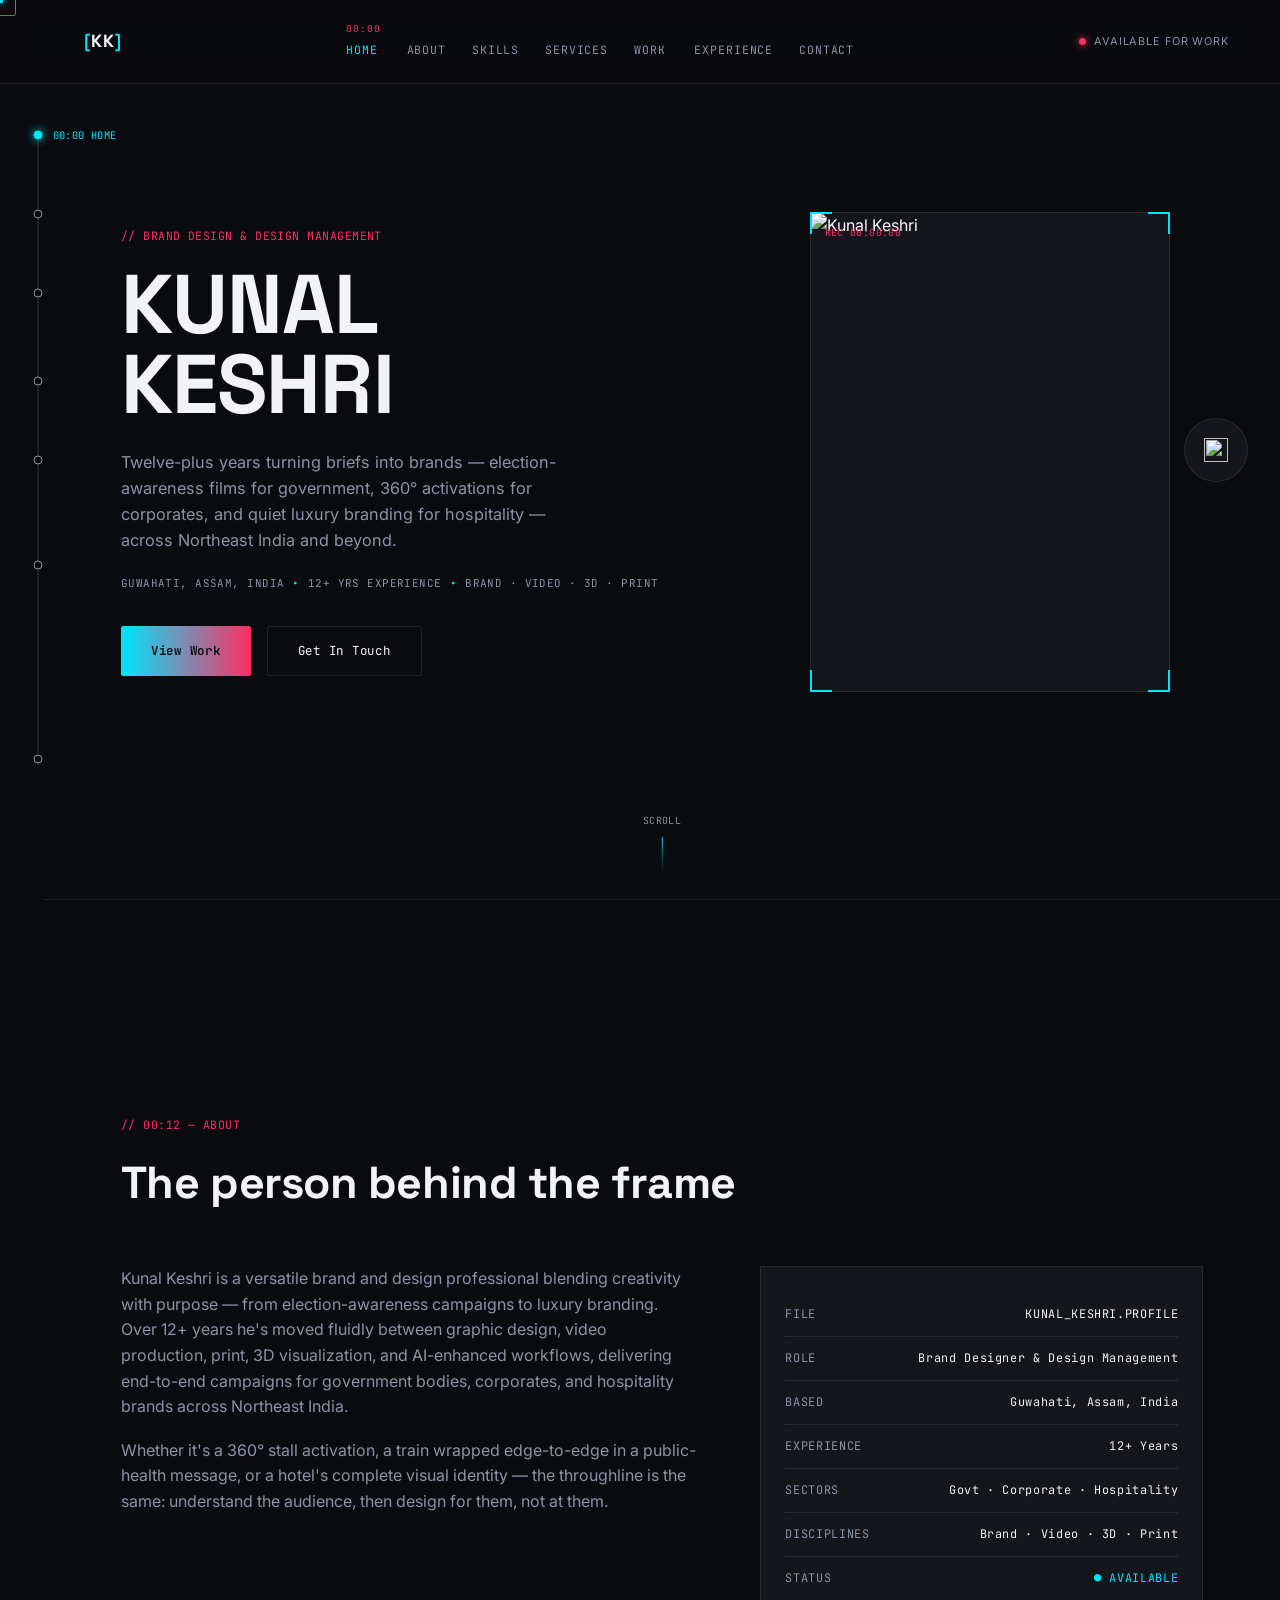
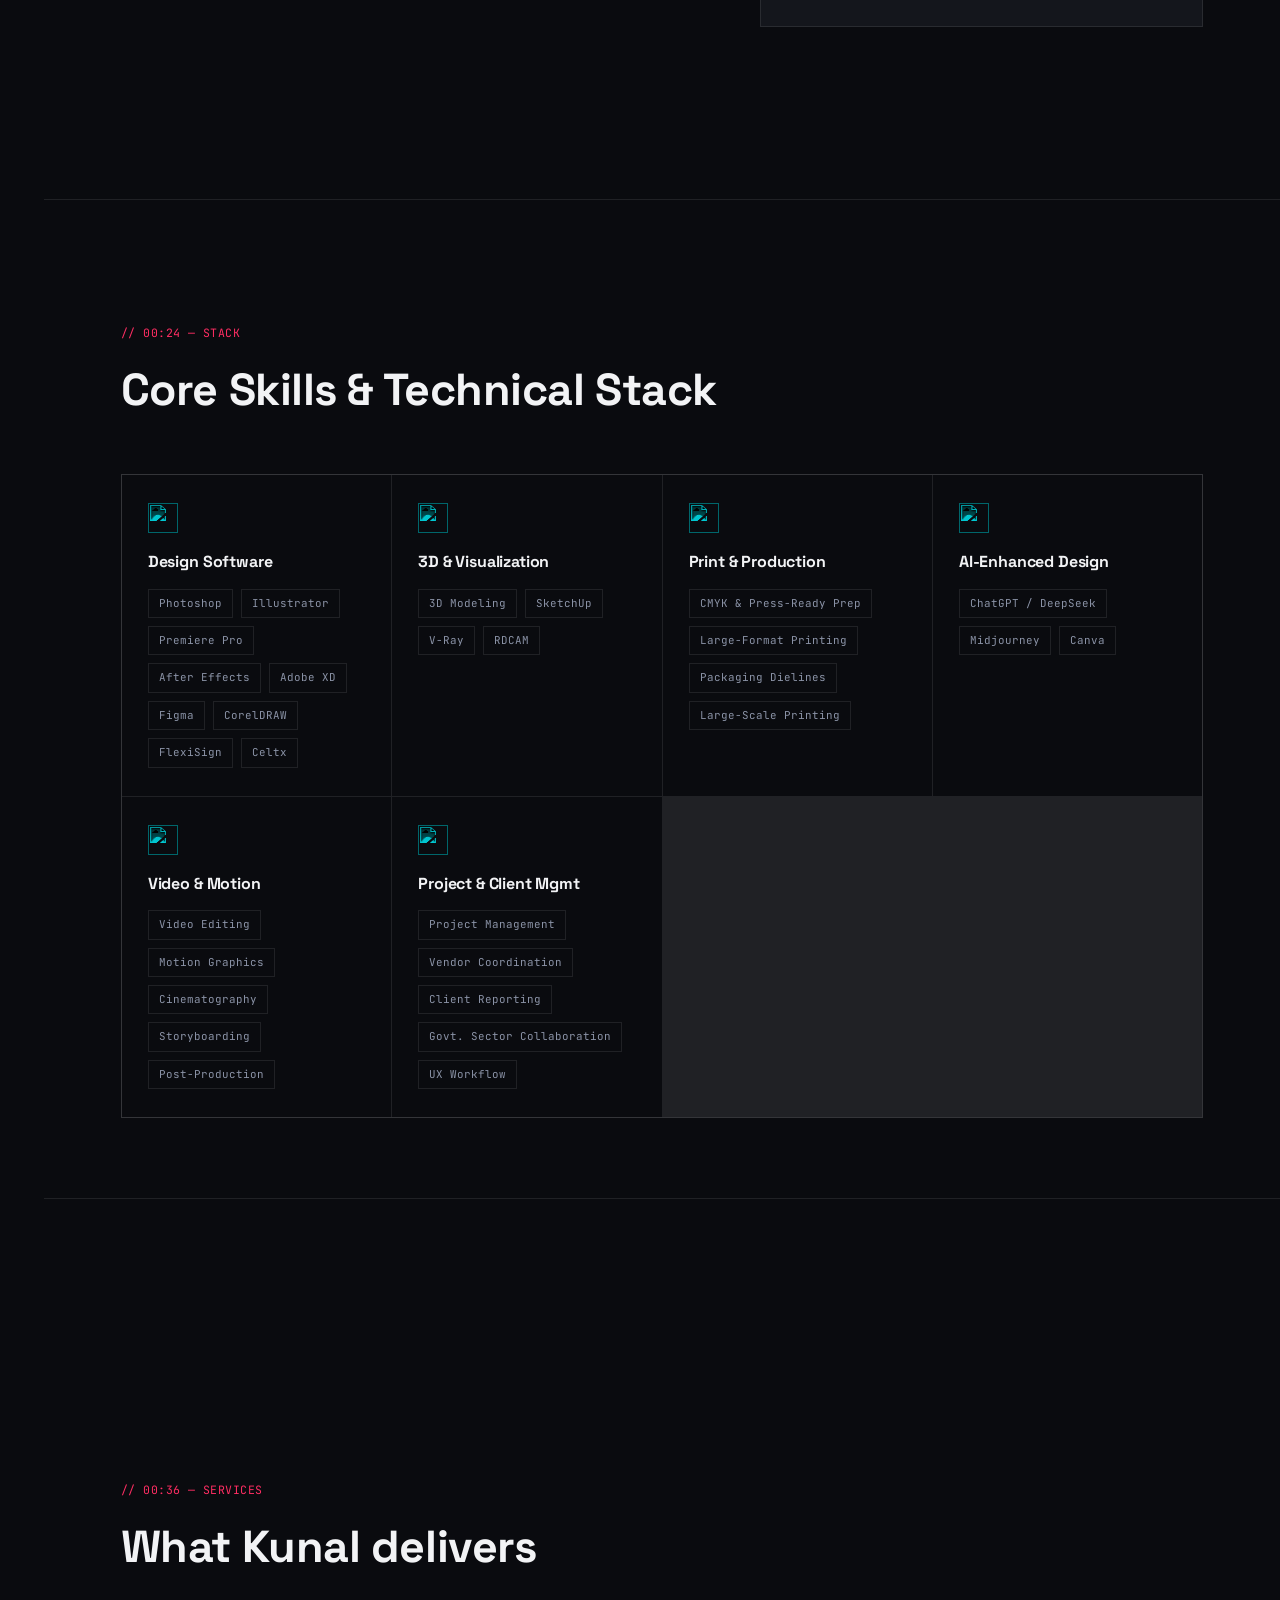
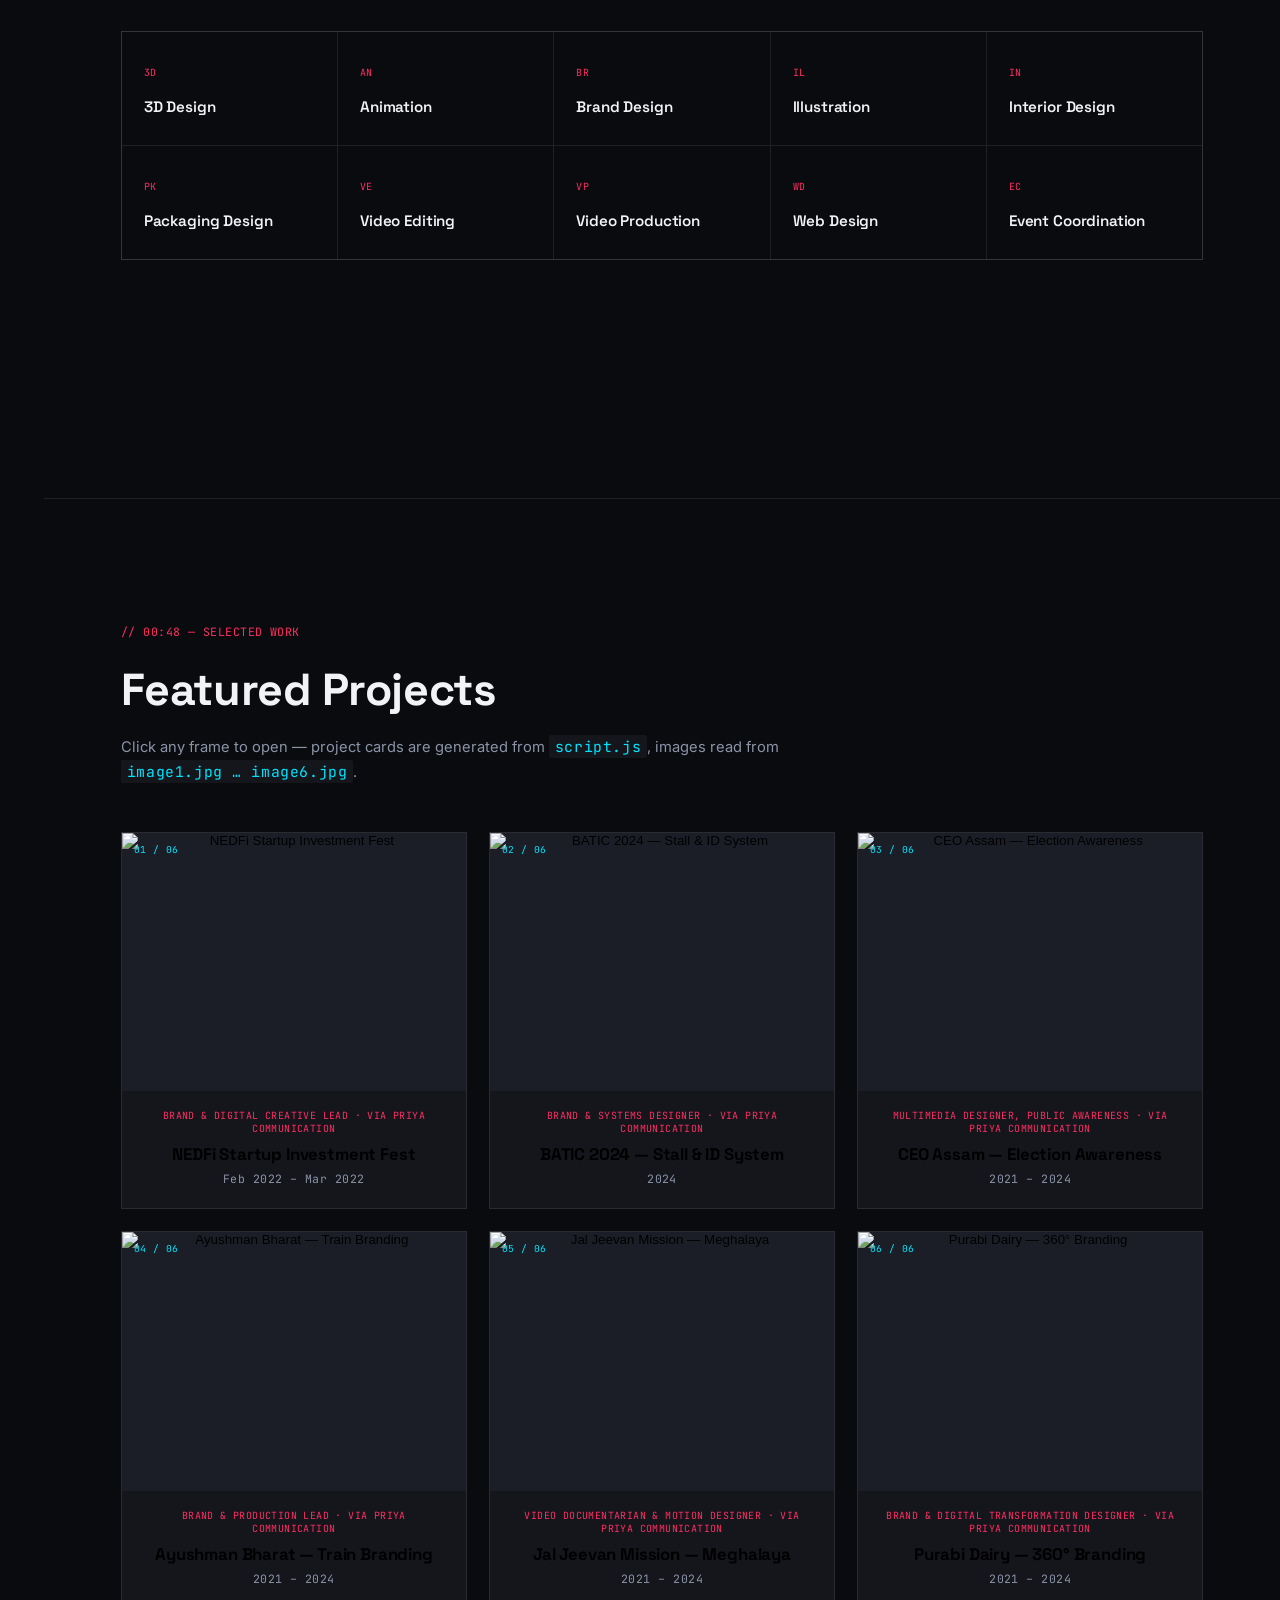
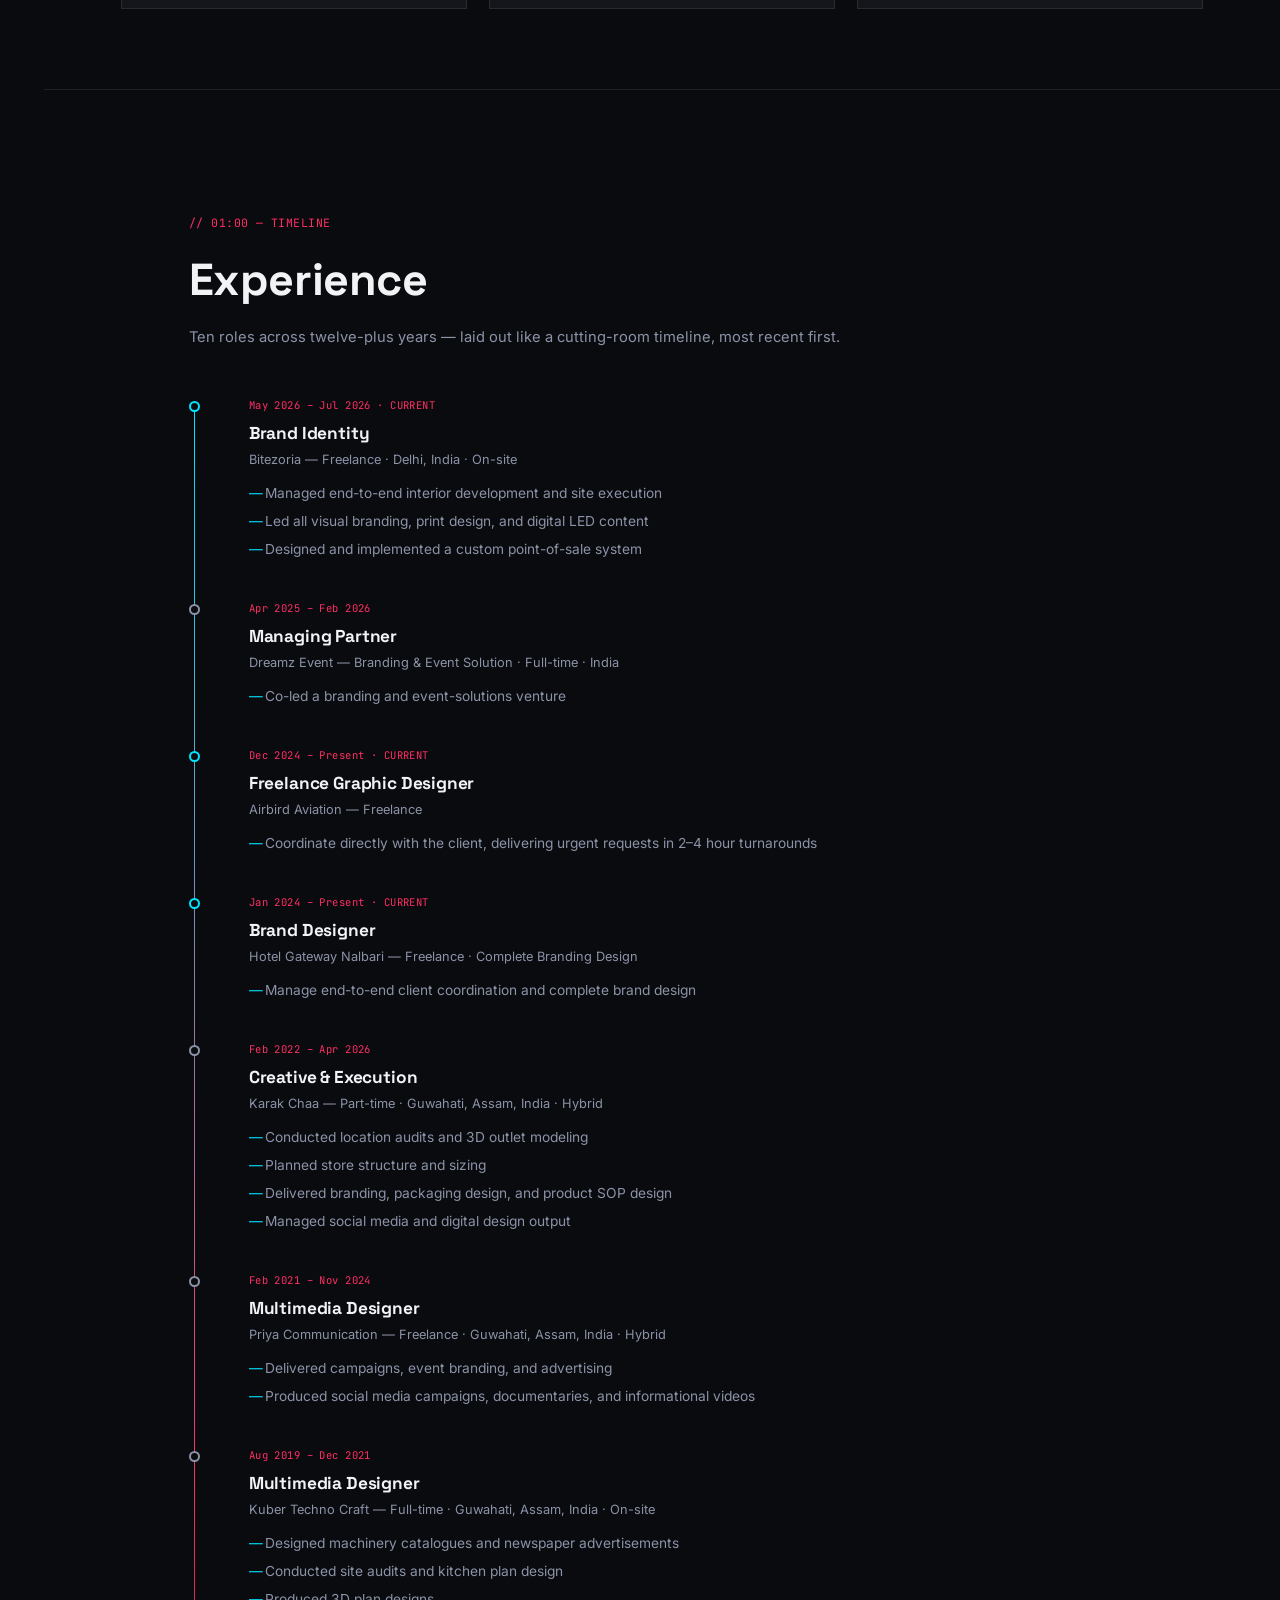
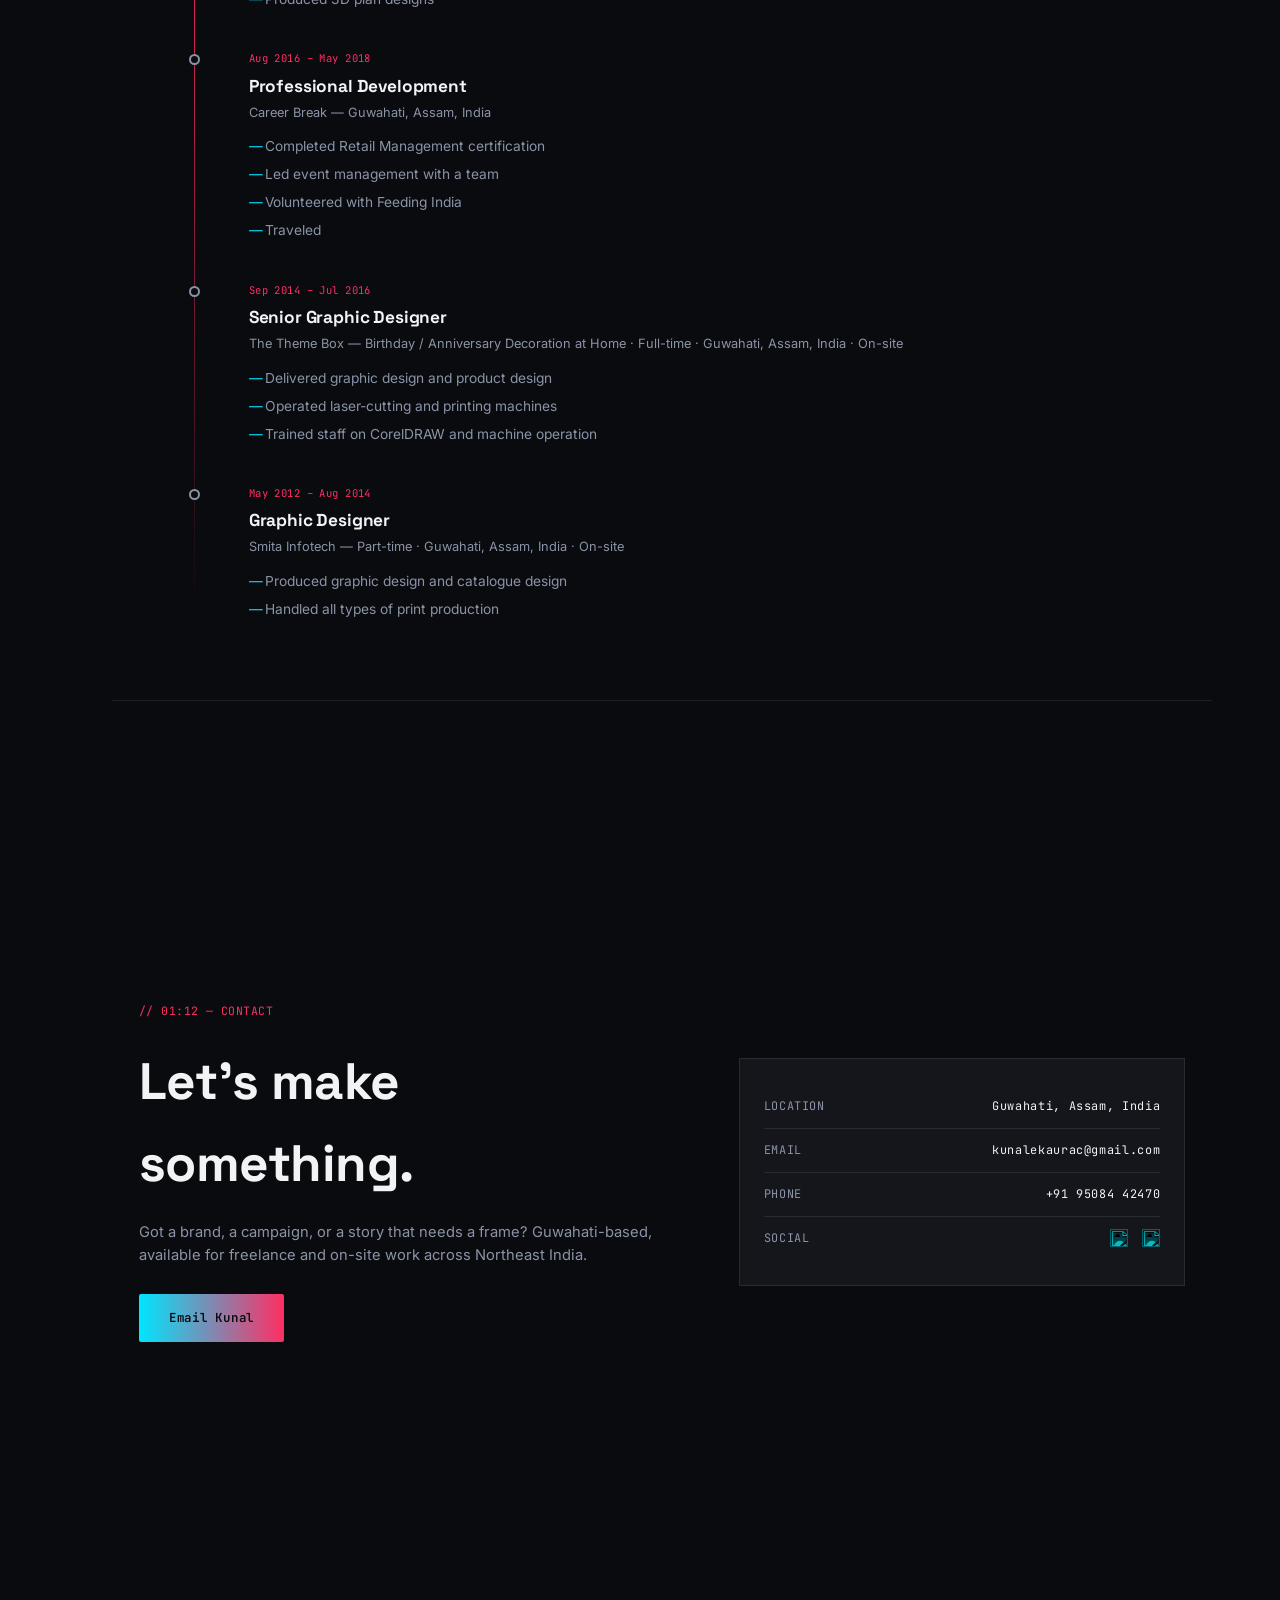
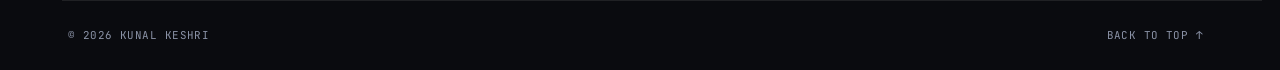
==== index.html @ 98ebb172 "Add files via upload" ====
<!DOCTYPE html>
<html lang="en">
<head>
<meta charset="UTF-8">
<meta name="viewport" content="width=device-width, initial-scale=1.0">
<title>Kunal Keshri — Brand Designer &amp; Multimedia Storyteller</title>
<meta name="description" content="Kunal Keshri — Freelance Brand Designer &amp; Design Management. 12+ years across brand identity, video production, 3D visualization and print, from election awareness campaigns to luxury hospitality branding.">

<!-- Favicon: inline SVG aperture/play mark, cyan→magenta gradient -->
<link rel="icon" type="image/svg+xml" href="data:image/svg+xml,%3Csvg xmlns='http://www.w3.org/2000/svg' viewBox='0 0 64 64'%3E%3Cdefs%3E%3ClinearGradient id='g' x1='0' y1='0' x2='1' y2='1'%3E%3Cstop offset='0' stop-color='%2300E5FF'/%3E%3Cstop offset='1' stop-color='%23FF2E63'/%3E%3C/linearGradient%3E%3C/defs%3E%3Crect width='64' height='64' rx='14' fill='%230A0B0F'/%3E%3Ccircle cx='32' cy='32' r='20' fill='none' stroke='url(%23g)' stroke-width='4'/%3E%3Cpath d='M27 22 L44 32 L27 42 Z' fill='url(%23g)'/%3E%3C/svg%3E">

<link rel="preconnect" href="https://fonts.googleapis.com">
<link rel="preconnect" href="https://fonts.gstatic.com" crossorigin>
<link href="https://fonts.googleapis.com/css2?family=Space+Grotesk:wght@500;600;700&family=Inter:wght@400;500;600&family=JetBrains+Mono:wght@400;500&display=swap" rel="stylesheet">

<link rel="stylesheet" href="style.css">
</head>
<body>

<!-- ============ CUSTOM PEN-TOOL CURSOR (desktop only, JS-driven) ============ -->
<div class="cursor-nib" id="cursorNib"></div>
<div class="cursor-ring" id="cursorRing"></div>

<!-- ============ LEFT SCRUBBER RAIL — signature element, fills as you scroll ============ -->
<nav class="scrubber-rail" id="scrubberRail" aria-hidden="true">
  <div class="scrubber-track">
    <div class="scrubber-fill" id="scrubberFill"></div>
  </div>
</nav>

<!-- ============ TOP PLAYBACK NAV ============ -->
<header class="topbar">
  <a href="#home" class="logo-mark" aria-label="Kunal Keshri — home">
    <span class="logo-bracket">[</span>KK<span class="logo-bracket">]</span>
  </a>

  <button class="menu-toggle" id="menuToggle" aria-label="Toggle navigation" aria-expanded="false">
    <span></span><span></span><span></span>
  </button>

  <ul class="playback-nav" id="playbackNav">
    <li><a href="#home" data-tc="00:00" class="nav-link active">HOME</a></li>
    <li><a href="#about" data-tc="00:12" class="nav-link">ABOUT</a></li>
    <li><a href="#skills" data-tc="00:24" class="nav-link">SKILLS</a></li>
    <li><a href="#services" data-tc="00:36" class="nav-link">SERVICES</a></li>
    <li><a href="#work" data-tc="00:48" class="nav-link">WORK</a></li>
    <li><a href="#experience" data-tc="01:00" class="nav-link">EXPERIENCE</a></li>
    <li><a href="#contact" data-tc="01:12" class="nav-link">CONTACT</a></li>
  </ul>

  <div class="rec-indicator">
    <span class="rec-dot"></span> AVAILABLE FOR WORK
  </div>
</header>

<main id="pageTop">

  <!-- ============ HERO ============ -->
  <section id="home" class="section hero" data-timecode="00:00">
    <div class="hero-grid">

      <div class="hero-copy">
        <p class="eyebrow mono">// BRAND DESIGN &amp; DESIGN MANAGEMENT</p>
        <h1 class="hero-title">
          <span class="glitch-wrap" data-text="KUNAL">KUNAL</span>
          <span class="glitch-wrap" data-text="KESHRI">KESHRI</span>
        </h1>
        <p class="hero-tagline">
          Twelve-plus years turning briefs into brands — election-awareness films for
          government, 360° activations for corporates, and quiet luxury branding for
          hospitality — across Northeast India and beyond.
        </p>

        <div class="hero-meta mono">
          <span>GUWAHATI, ASSAM, INDIA</span>
          <span class="dot-sep">•</span>
          <span>12+ YRS EXPERIENCE</span>
          <span class="dot-sep">•</span>
          <span>BRAND · VIDEO · 3D · PRINT</span>
        </div>

        <div class="hero-actions">
          <a href="#work" class="btn btn-primary">
            <span>View Work</span>
          </a>
          <a href="#contact" class="btn btn-ghost">
            <span>Get In Touch</span>
          </a>
        </div>
      </div>

      <div class="hero-frame">
        <div class="viewfinder">
          <span class="corner tl"></span>
          <span class="corner tr"></span>
          <span class="corner bl"></span>
          <span class="corner br"></span>
          <span class="viewfinder-tc mono">REC 00:00:00</span>
          <!-- Top profile photo -->
          <img src="images/image1.jpeg" alt="Kunal Keshri" class="hero-photo">
        </div>
      </div>
   </div>

    <a href="#about" class="scroll-cue mono" aria-label="Scroll to about section">
      <span>SCROLL</span>
      <span class="scroll-cue-line"></span>
    </a>
  </section>

  <!-- ============ ABOUT ============ -->
  <section id="about" class="section about-section" data-timecode="00:12">
    <div class="section-head" data-reveal>
      <p class="eyebrow mono">// 00:12 — ABOUT</p>
      <h2>The person behind the frame</h2>
    </div>

    <div class="about-grid" data-reveal>
      <div class="about-copy">
        <p>
          Kunal Keshri is a versatile brand and design professional blending
          creativity with purpose — from election-awareness campaigns to
          luxury branding. Over 12+ years he's moved fluidly between graphic
          design, video production, print, 3D visualization, and AI-enhanced
          workflows, delivering end-to-end campaigns for government bodies,
          corporates, and hospitality brands across Northeast India.
        </p>
        <p>
          Whether it's a 360° stall activation, a train wrapped edge-to-edge
          in a public-health message, or a hotel's complete visual identity —
          the throughline is the same: understand the audience, then design
          for them, not at them.
        </p>
      </div>

      <div class="about-panel mono">
        <div class="panel-row"><span>FILE</span><span>KUNAL_KESHRI.PROFILE</span></div>
        <div class="panel-row"><span>ROLE</span><span>Brand Designer &amp; Design Management</span></div>
        <div class="panel-row"><span>BASED</span><span>Guwahati, Assam, India</span></div>
        <div class="panel-row"><span>EXPERIENCE</span><span>12+ Years</span></div>
        <div class="panel-row"><span>SECTORS</span><span>Govt · Corporate · Hospitality</span></div>
        <div class="panel-row"><span>DISCIPLINES</span><span>Brand · Video · 3D · Print</span></div>
        <div class="panel-row"><span>STATUS</span><span class="status-live">● AVAILABLE</span></div>
      </div>
    </div>
  </section>

  <!-- ============ SKILLS ============ -->
  <section id="skills" class="section skills-section" data-timecode="00:24">
    <div class="section-head" data-reveal>
      <p class="eyebrow mono">// 00:24 — STACK</p>
      <h2>Core Skills &amp; Technical Stack</h2>
    </div>

    <div class="skills-grid" data-reveal>

      <div class="skill-card">
        <img class="skill-icon" src="icons/icon1.svg" alt="" aria-hidden="true">
        <h3>Design Software</h3>
        <div class="tag-row">
          <span>Photoshop</span><span>Illustrator</span><span>Premiere Pro</span>
          <span>After Effects</span><span>Adobe XD</span><span>Figma</span>
          <span>CorelDRAW</span><span>FlexiSign</span><span>Celtx</span>
        </div>
      </div>

      <div class="skill-card">
        <img class="skill-icon" src="icons/icon2.svg" alt="" aria-hidden="true">
        <h3>3D &amp; Visualization</h3>
        <div class="tag-row">
          <span>3D Modeling</span><span>SketchUp</span><span>V-Ray</span><span>RDCAM</span>
        </div>
      </div>

      <div class="skill-card">
        <img class="skill-icon" src="icons/icon3.svg" alt="" aria-hidden="true">
        <h3>Print &amp; Production</h3>
        <div class="tag-row">
          <span>CMYK &amp; Press-Ready Prep</span><span>Large-Format Printing</span>
          <span>Packaging Dielines</span><span>Large-Scale Printing</span>
        </div>
      </div>

      <div class="skill-card">
        <img class="skill-icon" src="icons/icon4.svg" alt="" aria-hidden="true">
        <h3>AI-Enhanced Design</h3>
        <div class="tag-row">
          <span>ChatGPT / DeepSeek</span><span>Midjourney</span><span>Canva</span>
        </div>
      </div>

      <div class="skill-card">
        <img class="skill-icon" src="icons/icon5.svg" alt="" aria-hidden="true">
        <h3>Video &amp; Motion</h3>
        <div class="tag-row">
          <span>Video Editing</span><span>Motion Graphics</span><span>Cinematography</span>
          <span>Storyboarding</span><span>Post-Production</span>
        </div>
      </div>

      <div class="skill-card">
        <img class="skill-icon" src="icons/icon6.svg" alt="" aria-hidden="true">
        <h3>Project &amp; Client Mgmt</h3>
        <div class="tag-row">
          <span>Project Management</span><span>Vendor Coordination</span>
          <span>Client Reporting</span><span>Govt. Sector Collaboration</span><span>UX Workflow</span>
        </div>
      </div>

    </div>
  </section>

  <!-- ============ SERVICES ============ -->
  <section id="services" class="section services-section" data-timecode="00:36">
    <div class="section-head" data-reveal>
      <p class="eyebrow mono">// 00:36 — SERVICES</p>
      <h2>What Kunal delivers</h2>
    </div>

    <div class="services-grid" data-reveal>
      <div class="service-card"><span class="clip-code mono">3D</span><h3>3D Design</h3></div>
      <div class="service-card"><span class="clip-code mono">AN</span><h3>Animation</h3></div>
      <div class="service-card"><span class="clip-code mono">BR</span><h3>Brand Design</h3></div>
      <div class="service-card"><span class="clip-code mono">IL</span><h3>Illustration</h3></div>
      <div class="service-card"><span class="clip-code mono">IN</span><h3>Interior Design</h3></div>
      <div class="service-card"><span class="clip-code mono">PK</span><h3>Packaging Design</h3></div>
      <div class="service-card"><span class="clip-code mono">VE</span><h3>Video Editing</h3></div>
      <div class="service-card"><span class="clip-code mono">VP</span><h3>Video Production</h3></div>
      <div class="service-card"><span class="clip-code mono">WD</span><h3>Web Design</h3></div>
      <div class="service-card"><span class="clip-code mono">EC</span><h3>Event Coordination</h3></div>
    </div>
  </section>

  <!-- ============ FEATURED WORK / PROJECTS ============ -->
  <section id="work" class="section work-section" data-timecode="00:48">
    <div class="section-head" data-reveal>
      <p class="eyebrow mono">// 00:48 — SELECTED WORK</p>
      <h2>Featured Projects</h2>
      <p class="section-sub">Click any frame to open — project cards are generated from <code class="mono">script.js</code>, images read from <code class="mono">image1.jpg … image6.jpg</code>.</p>
    </div>

    <div class="work-grid" id="workGrid"><!-- injected by script.js --></div>
  </section>

  <!-- ============ PROJECT LIGHTBOX (pop / slide-in) ============ -->
  <div class="lightbox" id="lightbox" aria-hidden="true">
    <div class="lightbox-backdrop" id="lightboxBackdrop"></div>
    <div class="lightbox-panel" role="dialog" aria-modal="true" aria-labelledby="lightboxTitle">
      <button class="lightbox-close mono" id="lightboxClose" aria-label="Close">CLOSE ✕</button>
      <button class="lightbox-nav prev" id="lightboxPrev" aria-label="Previous project">‹</button>
      <button class="lightbox-nav next" id="lightboxNext" aria-label="Next project">›</button>

      <div class="lightbox-media">
        <span class="viewfinder-tc mono" id="lightboxTc">PLAY 00:00:00</span>
        <img id="lightboxImg" src="" alt="">
      </div>
      <div class="lightbox-info">
        <p class="eyebrow mono" id="lightboxRole"></p>
        <h3 id="lightboxTitle"></h3>
        <p class="lightbox-year mono" id="lightboxYear"></p>
        <p id="lightboxDesc"></p>
        <div class="tag-row" id="lightboxTags"></div>
      </div>
    </div>
  </div>

  <!-- ============ EXPERIENCE TIMELINE ============ -->
  <section id="experience" class="section experience-section" data-timecode="01:00">
    <div class="section-head" data-reveal>
      <p class="eyebrow mono">// 01:00 — TIMELINE</p>
      <h2>Experience</h2>
      <p class="section-sub">Ten roles across twelve-plus years — laid out like a cutting-room timeline, most recent first.</p>
    </div>

    <div class="timeline" id="timeline"><!-- injected by script.js --></div>
  </section>

  <!-- ============ CONTACT ============ -->
  <section id="contact" class="section contact-section" data-timecode="01:12">
    <div class="contact-grid">
      <div class="contact-copy" data-reveal>
        <p class="eyebrow mono">// 01:12 — CONTACT</p>
        <h2>Let's make something.</h2>
        <p class="section-sub">
          Got a brand, a campaign, or a story that needs a frame? Guwahati-based,
          available for freelance and on-site work across Northeast India.
        </p>
        <a class="btn btn-primary contact-cta" href="mailto:kunalekaurac@gmail.com?subject=Project%20Enquiry">
          <span>Email Kunal</span>
        </a>
      </div>

      <div class="contact-panel mono" data-reveal>
        <div class="panel-row"><span>LOCATION</span><span>Guwahati, Assam, India</span></div>
        <div class="panel-row"><span>EMAIL</span><a href="mailto:kunalekaurac@gmail.com">kunalekaurac@gmail.com</a></div>
        <div class="panel-row"><span>PHONE</span><a href="tel:+91 95084 42470">+91 95084 42470</a></div>
        <div class="panel-row social-row">
          <span>SOCIAL</span>
          <span class="social-icons">
            <a href="https://www.instagram.com/sarggek" aria-label="Instagram"><img src="icons/icon7.svg" alt=""></a>
            <a href="https://www.linkedin.com/in/kunal-keshri-b8231a233?utm_source=share_via&utm_content=profile&utm_medium=member_ios" aria-label="LinkedIn"><img src="icons/icon8.svg" alt=""></a>
          </span>
        </div>
      </div>
    </div>
  </section>

</main>

<footer class="footer mono">
  <span>© <span id="year"></span> KUNAL KESHRI</span>
  <a href="#home">BACK TO TOP ↑</a>
</footer>

<!-- ============ FLOATING GALLERY BUTTON ============ -->
<a href="gallery.html" id="galleryFab" class="fab-gallery" aria-label="Open full gallery">
  <img src="icons/gallery-icon.png" alt="" class="fab-icon">
  <span class="fab-label mono">GALLERY</span>
</a>

<script src="script.js"></script>
</body>
</html>
---- style.css ----
/* =====================================================================
   KUNAL KESHRI — PORTFOLIO
   PHASE 1 — Tokens, reset, cursor, nav, hero, scrubber rail
   (About / Skills / Services / Work / Experience / Contact are styled
   in Phase 2 & Phase 3 — see section-placeholder rules at the bottom)
   ===================================================================== */

/* ---------- Design tokens ---------- */
:root{
  --bg:        #0A0B0F;
  --bg-panel:  #14161C;
  --bg-panel-2:#1B1E27;
  --cyan:      #00E5FF;
  --magenta:   #FF2E63;
  --amber:     #FFB800;
  --text:      #F2F3F5;
  --text-muted:#8B93A7;
  --border:    rgba(255,255,255,0.09);

  --font-display: 'Space Grotesk', sans-serif;
  --font-body:    'Inter', sans-serif;
  --font-mono:    'JetBrains Mono', monospace;

  --rail-w: 44px;
  --topbar-h: 84px;

  --ease: cubic-bezier(.16,.84,.44,1);
}

/* ---------- Reset ---------- */
*, *::before, *::after{ box-sizing:border-box; margin:0; padding:0; }
html{
  scroll-behavior:smooth;
  scroll-padding-top: var(--topbar-h);
}
body{
  background:var(--bg);
  color:var(--text);
  font-family:var(--font-body);
  line-height:1.6;
  overflow-x:hidden;
  cursor:none; /* replaced by custom cursor on pointer:fine devices */
}
img{ max-width:100%; display:block; }
a{ color:inherit; text-decoration:none; }
ul{ list-style:none; }
h1,h2,h3{ font-family:var(--font-display); font-weight:700; letter-spacing:-0.01em; }
::selection{ background:var(--magenta); color:var(--bg); }

@media (pointer: coarse){
  body{ cursor:auto; }
  .cursor-nib, .cursor-ring{ display:none; }
}

.mono{ font-family:var(--font-mono); letter-spacing:0.04em; }

/* ---------- Custom pen-tool cursor ---------- */
.cursor-nib, .cursor-ring{
  position:fixed;
  top:0; left:0;
  pointer-events:none;
  z-index:9999;
  transform:translate(-50%,-50%);
  will-change:transform;
}
.cursor-nib{
  width:6px; height:6px;
  background:var(--cyan);
  border-radius:1px;
  transform-origin:center;
  box-shadow:0 0 8px var(--cyan);
}
.cursor-ring{
  width:32px; height:32px;
  border:1px solid var(--magenta);
  border-radius:2px;
  transition:width .25s var(--ease), height .25s var(--ease),
             border-radius .25s var(--ease), border-color .25s var(--ease),
             background .25s var(--ease);
}
/* pen-tool "anchor" hint on the ring */
.cursor-ring::before, .cursor-ring::after{
  content:'';
  position:absolute;
  background:var(--magenta);
}
.cursor-ring::before{ /* horizontal tick */
  width:6px; height:1px; top:50%; left:-8px; transform:translateY(-50%);
}
.cursor-ring::after{ /* vertical tick */
  width:1px; height:6px; left:50%; top:-8px; transform:translateX(-50%);
}
.cursor-ring.is-hover{
  width:56px; height:56px;
  border-radius:50%;
  background:rgba(0,229,255,0.08);
  border-color:var(--cyan);
}
.cursor-ring.is-hover::before,
.cursor-ring.is-hover::after{ opacity:0; }

/* ---------- Scrubber rail (signature element) ---------- */
.scrubber-rail{
  position:fixed;
  left:16px; top:50%;
  transform:translateY(-50%);
  height:70vh;
  width:var(--rail-w);
  z-index:400;
  display:flex;
  align-items:center;
  justify-content:center;
}
.scrubber-track{
  position:relative;
  width:2px;
  height:100%;
  background:var(--border);
}
.scrubber-fill{
  position:absolute;
  top:0; left:0;
  width:100%;
  height:0%;
  background:linear-gradient(180deg,var(--cyan),var(--magenta));
  box-shadow:0 0 10px rgba(0,229,255,.5);
  transition:height .1s linear;
}
.rail-mark{
  position:absolute;
  left:50%;
  transform:translate(-50%,-50%);
  width:9px; height:9px;
  border-radius:50%;
  background:var(--bg);
  border:1px solid var(--text-muted);
  transition:border-color .3s var(--ease), background .3s var(--ease), box-shadow .3s var(--ease);
}
.rail-mark.active{
  border-color:var(--cyan);
  background:var(--cyan);
  box-shadow:0 0 10px var(--cyan);
}
.rail-mark .rail-tc{
  position:absolute;
  left:18px; top:50%;
  transform:translateY(-50%);
  font-size:.65rem;
  color:var(--text-muted);
  opacity:0;
  transition:opacity .2s var(--ease);
  white-space:nowrap;
}
.rail-mark:hover .rail-tc,
.rail-mark.active .rail-tc{ opacity:1; color:var(--cyan); }

@media (max-width:900px){
  .scrubber-rail{ display:none; }
}

/* ---------- Top playback nav ---------- */
.topbar{
  position:fixed;
  top:0; left:0; right:0;
  height:var(--topbar-h);
  z-index:500;
  display:flex;
  align-items:center;
  justify-content:space-between;
  padding:0 clamp(20px,4vw,56px) 0 calc(var(--rail-w) + 40px);
  background:rgba(10,11,15,0.72);
  backdrop-filter:blur(14px) saturate(140%);
  -webkit-backdrop-filter:blur(14px) saturate(140%);
  border-bottom:1px solid var(--border);
}
.logo-mark{
  font-family:var(--font-display);
  font-weight:700;
  font-size:1.1rem;
  letter-spacing:.05em;
}
.logo-bracket{ color:var(--cyan); }

.playback-nav{
  display:flex;
  gap:clamp(14px,2vw,28px);
}
.nav-link{
  position:relative;
  font-family:var(--font-mono);
  font-size:.72rem;
  letter-spacing:.08em;
  color:var(--text-muted);
  padding-bottom:4px;
  transition:color .25s var(--ease);
}
.nav-link::before{
  content:attr(data-tc);
  display:block;
  font-size:.6rem;
  color:var(--magenta);
  opacity:0;
  transform:translateY(4px);
  transition:opacity .25s var(--ease), transform .25s var(--ease);
}
.nav-link:hover::before,
.nav-link.active::before{ opacity:1; transform:translateY(0); }
.nav-link:hover,
.nav-link.active{ color:var(--text); }
.nav-link.active{ color:var(--cyan); }

.rec-indicator{
  display:flex;
  align-items:center;
  gap:8px;
  font-size:.68rem;
  color:var(--text-muted);
  letter-spacing:.08em;
}
.rec-dot{
  width:7px; height:7px;
  border-radius:50%;
  background:var(--magenta);
  box-shadow:0 0 8px var(--magenta);
  animation:pulse 1.6s ease-in-out infinite;
}
@keyframes pulse{
  0%,100%{ opacity:1; }
  50%{ opacity:.25; }
}

.menu-toggle{
  display:none;
  flex-direction:column;
  gap:5px;
  background:none;
  border:none;
  cursor:pointer;
  z-index:600;
}
.menu-toggle span{
  width:22px; height:2px; background:var(--text);
  transition:transform .3s var(--ease), opacity .3s var(--ease);
}

@media (max-width:900px){
  .topbar{ padding:0 20px; }
  .rec-indicator{ display:none; }
  .menu-toggle{ display:flex; }
  .playback-nav{
    position:fixed;
    inset:0 0 0 30%;
    background:var(--bg-panel);
    flex-direction:column;
    justify-content:center;
    align-items:flex-start;
    gap:22px;
    padding:40px;
    border-left:1px solid var(--border);
    transform:translateX(100%);
    transition:transform .4s var(--ease);
  }
  .playback-nav.open{ transform:translateX(0); }
  .nav-link{ font-size:1rem; }
  .menu-toggle.open span:nth-child(1){ transform:translateY(7px) rotate(45deg); }
  .menu-toggle.open span:nth-child(2){ opacity:0; }
  .menu-toggle.open span:nth-child(3){ transform:translateY(-7px) rotate(-45deg); }
}

/* ---------- Layout shell ---------- */
main{ padding-left:var(--rail-w); }
@media (max-width:900px){ main{ padding-left:0; } }

.section{
  position:relative;
  padding:calc(var(--topbar-h) + 40px) clamp(24px,6vw,80px) 80px;
  min-height:100vh;
  display:flex;
  flex-direction:column;
  justify-content:center;
  border-bottom:1px solid var(--border);
}

/* ---------- Hero ---------- */
.hero{ padding-top:var(--topbar-h); }
.hero-grid{
  display:grid;
  grid-template-columns:1.15fr .85fr;
  gap:clamp(32px,6vw,80px);
  align-items:center;
  width:100%;
  max-width:1320px;
  margin:0 auto;
}
.eyebrow{
  color:var(--magenta);
  font-size:.72rem;
  margin-bottom:20px;
}
.hero-title{
  font-size:clamp(2.6rem,7vw,5.2rem);
  line-height:0.96;
  display:flex;
  flex-direction:column;
}
.glitch-wrap{
  position:relative;
  display:inline-block;
}
.glitch-wrap::before,
.glitch-wrap::after{
  content:attr(data-text);
  position:absolute;
  top:0; left:0;
  width:100%;
  overflow:hidden;
  opacity:0;
}
.glitch-wrap::before{ color:var(--cyan); }
.glitch-wrap::after{ color:var(--magenta); }
.glitch-wrap:hover::before{
  opacity:.8;
  animation:glitch-shift 420ms steps(6) infinite;
}
.glitch-wrap:hover::after{
  opacity:.8;
  animation:glitch-shift 420ms steps(6) infinite reverse;
}
@keyframes glitch-shift{
  0%{ transform:translate(0,0); clip-path:inset(0 0 90% 0); }
  20%{ transform:translate(-3px,1px); clip-path:inset(10% 0 70% 0); }
  40%{ transform:translate(3px,-1px); clip-path:inset(40% 0 40% 0); }
  60%{ transform:translate(-2px,0); clip-path:inset(70% 0 10% 0); }
  80%{ transform:translate(2px,1px); clip-path:inset(85% 0 2% 0); }
  100%{ transform:translate(0,0); clip-path:inset(0 0 90% 0); }
}

.hero-tagline{
  max-width:46ch;
  color:var(--text-muted);
  font-size:1.02rem;
  margin:24px 0 22px;
}
.hero-meta{
  display:flex; flex-wrap:wrap; gap:8px;
  font-size:.68rem;
  color:var(--text-muted);
  margin-bottom:34px;
}
.dot-sep{ color:var(--cyan); }

.hero-actions{ display:flex; gap:16px; flex-wrap:wrap; }
.btn{
  position:relative;
  display:inline-flex;
  align-items:center;
  padding:14px 30px;
  font-family:var(--font-mono);
  font-size:.78rem;
  letter-spacing:.06em;
  border-radius:2px;
  transition:transform .25s var(--ease), box-shadow .25s var(--ease), background .25s var(--ease), color .25s var(--ease);
}
.btn-primary{
  background:linear-gradient(90deg,var(--cyan),var(--magenta));
  color:var(--bg);
  font-weight:600;
}
.btn-primary:hover{ transform:translateY(-2px); box-shadow:0 8px 24px rgba(0,229,255,.25); }
.btn-ghost{
  border:1px solid var(--border);
  color:var(--text);
}
.btn-ghost:hover{ border-color:var(--cyan); color:var(--cyan); transform:translateY(-2px); }

/* Hero viewfinder / profile photo frame */
.hero-frame{ display:flex; justify-content:center; }
.viewfinder{
  position:relative;
  width:min(360px,80vw);
  aspect-ratio:3/4;
  background:var(--bg-panel);
  border:1px solid var(--border);
}
.viewfinder-tc{
  position:absolute;
  top:12px; left:14px;
  font-size:.62rem;
  color:var(--magenta);
  z-index:2;
}
.hero-photo{
  width:100%; height:100%;
  object-fit:cover;
  filter:grayscale(35%) contrast(1.05);
}
.corner{
  position:absolute;
  width:22px; height:22px;
  border:2px solid var(--cyan);
  z-index:2;
}
.corner.tl{ top:-1px; left:-1px; border-right:none; border-bottom:none; }
.corner.tr{ top:-1px; right:-1px; border-left:none; border-bottom:none; }
.corner.bl{ bottom:-1px; left:-1px; border-right:none; border-top:none; }
.corner.br{ bottom:-1px; right:-1px; border-left:none; border-top:none; }

.scroll-cue{
  position:absolute;
  bottom:28px; left:50%;
  transform:translateX(-50%);
  display:flex; flex-direction:column; align-items:center; gap:8px;
  font-size:.62rem;
  color:var(--text-muted);
}
.scroll-cue-line{
  width:1px; height:34px;
  background:linear-gradient(180deg,var(--cyan),transparent);
  animation:scrollcue 1.8s var(--ease) infinite;
}
@keyframes scrollcue{
  0%{ opacity:0; transform:scaleY(0); transform-origin:top; }
  50%{ opacity:1; transform:scaleY(1); transform-origin:top; }
  100%{ opacity:0; transform:scaleY(1); transform-origin:bottom; }
}

/* =====================================================================
   PHASE 2 — About / Skills / Services / Work gallery / Lightbox
   ===================================================================== */

.section-head{ max-width:760px; margin-bottom:48px; }
.section-head .eyebrow{ color:var(--magenta); font-size:.72rem; margin-bottom:12px; }
.section-head h2{ font-size:clamp(1.9rem,4vw,2.8rem); }
.section-sub{ color:var(--text-muted); margin-top:10px; font-size:.92rem; }
.section-sub code{ color:var(--cyan); background:var(--bg-panel); padding:2px 6px; border-radius:2px; }

/* ---------- About ---------- */
.about-section{ max-width:1320px; margin:0 auto; width:100%; }
.about-grid{
  display:grid;
  grid-template-columns:1.3fr 1fr;
  gap:clamp(28px,5vw,64px);
  align-items:start;
}
.about-copy p{ color:var(--text-muted); margin-bottom:18px; max-width:62ch; font-size:1rem; }
.about-panel{
  background:var(--bg-panel);
  border:1px solid var(--border);
  padding:26px 24px;
}
.panel-row{
  display:flex;
  justify-content:space-between;
  gap:16px;
  padding:12px 0;
  border-bottom:1px solid var(--border);
  font-size:.74rem;
}
.panel-row:last-child{ border-bottom:none; }
.panel-row span:first-child{ color:var(--text-muted); }
.panel-row span:last-child{ color:var(--text); text-align:right; }
.status-live{ color:var(--cyan) !important; }

@media (max-width:800px){
  .about-grid{ grid-template-columns:1fr; }
}

/* ---------- Skills ---------- */
.skills-section{ max-width:1320px; margin:0 auto; width:100%; }
.skills-grid{
  display:grid;
  grid-template-columns:repeat(auto-fit,minmax(260px,1fr));
  gap:1px;
  background:var(--border);
  border:1px solid var(--border);
}
.skill-card{
  background:var(--bg);
  padding:28px 26px;
  transition:background .3s var(--ease);
}
.skill-card:hover{ background:var(--bg-panel); }
.skill-icon{
  width:30px; height:30px;
  margin-bottom:16px;
  filter:invert(1) sepia(1) saturate(6) hue-rotate(140deg) brightness(1.1);
  opacity:.9;
}
.skill-card h3{ font-size:1rem; margin-bottom:14px; }
.tag-row{ display:flex; flex-wrap:wrap; gap:8px; }
.tag-row span{
  font-size:.68rem;
  font-family:var(--font-mono);
  color:var(--text-muted);
  border:1px solid var(--border);
  padding:5px 10px;
  transition:border-color .25s var(--ease), color .25s var(--ease);
}
.skill-card:hover .tag-row span{ border-color:rgba(0,229,255,.25); }

/* ---------- Services ---------- */
.services-section{ max-width:1320px; margin:0 auto; width:100%; }
.services-grid{
  display:grid;
  grid-template-columns:repeat(auto-fill,minmax(180px,1fr));
  gap:1px;
  background:var(--border);
  border:1px solid var(--border);
}
.service-card{
  background:var(--bg);
  padding:26px 22px;
  position:relative;
  overflow:hidden;
  transition:background .3s var(--ease);
}
.service-card::before{
  content:'';
  position:absolute;
  left:0; bottom:0;
  width:100%; height:2px;
  background:linear-gradient(90deg,var(--cyan),var(--magenta));
  transform:scaleX(0);
  transform-origin:left;
  transition:transform .35s var(--ease);
}
.service-card:hover{ background:var(--bg-panel); }
.service-card:hover::before{ transform:scaleX(1); }
.clip-code{
  display:inline-block;
  font-size:.62rem;
  color:var(--magenta);
  margin-bottom:14px;
}
.service-card h3{ font-size:.95rem; font-weight:600; }

/* ---------- Work gallery ---------- */
.work-section{ max-width:1320px; margin:0 auto; width:100%; }
.work-grid{
  display:grid;
  grid-template-columns:repeat(auto-fit,minmax(300px,1fr));
  gap:22px;
}
.work-card{
  position:relative;
  cursor:none;
  border:1px solid var(--border);
  background:var(--bg-panel);
  overflow:hidden;
  opacity:0;
  transform:translateY(24px);
  animation:cardIn .6s var(--ease) forwards;
}
@keyframes cardIn{ to{ opacity:1; transform:translateY(0); } }
.work-thumb{
  position:relative;
  aspect-ratio:4/3;
  overflow:hidden;
  background:var(--bg-panel-2);
}
.work-thumb img{
  width:100%; height:100%; object-fit:cover;
  filter:grayscale(45%) contrast(1.05);
  transition:transform .6s var(--ease), filter .4s var(--ease);
}
.work-card:hover .work-thumb img{ transform:scale(1.08); filter:grayscale(0%) contrast(1.05); }
.work-thumb-tc{
  position:absolute; top:10px; left:12px;
  font-size:.6rem; color:var(--cyan);
  z-index:2;
}
.work-thumb-expand{
  position:absolute; bottom:10px; right:12px;
  font-size:.62rem; color:var(--text);
  background:rgba(10,11,15,.6);
  padding:4px 9px;
  opacity:0; transform:translateY(6px);
  transition:opacity .3s var(--ease), transform .3s var(--ease);
  z-index:2;
}
.work-card:hover .work-thumb-expand{ opacity:1; transform:translateY(0); }
.work-body{ padding:18px 20px 22px; }
.work-role{ color:var(--magenta); font-size:.62rem; margin-bottom:8px; }
.work-body h3{ font-size:1.05rem; margin-bottom:6px; }
.work-year{ color:var(--text-muted); font-size:.72rem; }

/* ---------- Lightbox (pop / slide-in) ---------- */
.lightbox{
  position:fixed; inset:0;
  z-index:2000;
  display:flex; align-items:center; justify-content:center;
  padding:24px;
  visibility:hidden;
  opacity:0;
  transition:opacity .35s var(--ease), visibility .35s var(--ease);
}
.lightbox.open{ visibility:visible; opacity:1; }
.lightbox-backdrop{
  position:absolute; inset:0;
  background:rgba(6,7,10,.86);
  backdrop-filter:blur(6px);
}
.lightbox-panel{
  position:relative;
  z-index:1;
  width:min(980px,100%);
  max-height:88vh;
  overflow:auto;
  background:var(--bg-panel);
  border:1px solid var(--border);
  display:grid;
  grid-template-columns:1.3fr 1fr;
  transform:scale(.86) translateY(26px);
  opacity:0;
  transition:transform .4s var(--ease), opacity .4s var(--ease);
}
.lightbox.open .lightbox-panel{ transform:scale(1) translateY(0); opacity:1; }

.lightbox-media{ position:relative; background:var(--bg); min-height:280px; }
.lightbox-media img{ width:100%; height:100%; object-fit:cover; }
.lightbox-media .viewfinder-tc{ position:absolute; top:14px; left:14px; z-index:2; }

.lightbox-info{ padding:32px 30px; }
.lightbox-info .eyebrow{ color:var(--magenta); font-size:.66rem; margin-bottom:10px; }
.lightbox-info h3{ font-size:1.5rem; margin-bottom:8px; }
.lightbox-year{ color:var(--text-muted); font-size:.72rem; margin-bottom:16px; }
.lightbox-info p:not(.eyebrow):not(.lightbox-year){ color:var(--text-muted); margin-bottom:18px; }

.lightbox-close{
  position:absolute; top:14px; right:14px; z-index:3;
  background:rgba(10,11,15,.6);
  border:1px solid var(--border);
  color:var(--text);
  padding:8px 14px;
  font-size:.66rem;
  cursor:none;
  transition:border-color .25s var(--ease), color .25s var(--ease);
}
.lightbox-close:hover{ border-color:var(--cyan); color:var(--cyan); }

.lightbox-nav{
  position:absolute; top:50%; transform:translateY(-50%);
  z-index:3;
  width:44px; height:44px;
  border:1px solid var(--border);
  background:rgba(10,11,15,.6);
  color:var(--text);
  font-size:1.4rem;
  cursor:none;
  transition:border-color .25s var(--ease), color .25s var(--ease);
}
.lightbox-nav:hover{ border-color:var(--cyan); color:var(--cyan); }
.lightbox-nav.prev{ left:14px; }
.lightbox-nav.next{ right:14px; }

@media (max-width:760px){
  .lightbox-panel{ grid-template-columns:1fr; }
  .lightbox-nav{ display:none; }
}

/* =====================================================================
   PHASE 3 — Experience timeline / Contact / scroll-reveal / mobile polish
   ===================================================================== */

/* ---------- Scroll reveal (applies across every section) ---------- */
[data-reveal]{
  opacity:0;
  transform:translateY(28px);
  transition:opacity .7s var(--ease), transform .7s var(--ease);
}
[data-reveal].in-view{
  opacity:1;
  transform:translateY(0);
}
@media (prefers-reduced-motion: reduce){
  [data-reveal]{ opacity:1; transform:none; }
}

/* ---------- Experience timeline ---------- */
.experience-section{ max-width:1100px; margin:0 auto; width:100%; }
.timeline{
  position:relative;
  padding-left:34px;
}
.timeline::before{
  content:'';
  position:absolute;
  left:5px; top:6px; bottom:6px;
  width:1px;
  background:linear-gradient(180deg,var(--cyan),var(--magenta) 60%,transparent);
}
.timeline-item{
  position:relative;
  padding:0 0 40px 26px;
  opacity:0;
  transform:translateY(20px);
  transition:opacity .6s var(--ease), transform .6s var(--ease);
}
.timeline-item.in-view{ opacity:1; transform:translateY(0); }
.timeline-item:last-child{ padding-bottom:0; }
.timeline-dot{
  position:absolute;
  left:-34px; top:4px;
  width:11px; height:11px;
  border-radius:50%;
  background:var(--bg);
  border:2px solid var(--cyan);
}
.timeline-item:not(.is-current) .timeline-dot{ border-color:var(--text-muted); }
.timeline-range{
  font-size:.66rem;
  color:var(--magenta);
  margin-bottom:6px;
  display:block;
}
.timeline-item h3{ font-size:1.08rem; margin-bottom:2px; }
.timeline-company{ color:var(--text-muted); font-size:.8rem; margin-bottom:12px; display:block; }
.timeline-item ul{ display:flex; flex-direction:column; gap:6px; }
.timeline-item li{
  color:var(--text-muted);
  font-size:.86rem;
  padding-left:16px;
  position:relative;
}
.timeline-item li::before{
  content:'—';
  position:absolute; left:0; color:var(--cyan);
}

@media (max-width:600px){
  .timeline{ padding-left:22px; }
  .timeline-dot{ left:-22px; }
}

/* ---------- Contact ---------- */
.contact-section{ max-width:1200px; margin:0 auto; width:100%; }
.contact-grid{
  display:grid;
  grid-template-columns:1.2fr 1fr;
  gap:clamp(28px,5vw,64px);
  align-items:center;
}
.contact-copy h2{ font-size:clamp(2rem,5vw,3.2rem); margin:10px 0 16px; }
.contact-cta{ margin-top:26px; }
.contact-panel{
  background:var(--bg-panel);
  border:1px solid var(--border);
  padding:26px 24px;
}
.contact-panel .panel-row a{
  color:var(--text);
  transition:color .25s var(--ease);
}
.contact-panel .panel-row a:hover{ color:var(--cyan); }
.social-row{ align-items:center; }
.social-icons{ display:flex; gap:14px; }
.social-icons img{
  width:18px; height:18px;
  filter:invert(1) sepia(1) saturate(6) hue-rotate(140deg) brightness(1.1);
  opacity:.85;
  transition:opacity .25s var(--ease), transform .25s var(--ease);
}
.social-icons a:hover img{ opacity:1; transform:translateY(-2px); }

@media (max-width:800px){
  .contact-grid{ grid-template-columns:1fr; }
}

/* ---------- Mobile / final polish sweep ---------- */
@media (max-width:600px){
  :root{ --topbar-h:72px; }
  .section{ padding:calc(var(--topbar-h) + 24px) 20px 60px; }
  .hero-grid{ grid-template-columns:1fr; text-align:left; }
  .hero-frame{ order:-1; margin-bottom:8px; }
  .viewfinder{ width:min(280px,70vw); margin:0 auto; }
  .hero-actions{ width:100%; }
  .btn{ flex:1; justify-content:center; }
  .work-grid{ grid-template-columns:1fr; }
  .skills-grid, .services-grid{ grid-template-columns:1fr; }
  .lightbox-info{ padding:24px 20px; }
}

/* =====================================================================
   FLOATING GALLERY BUTTON + BLAST
   ===================================================================== */
.fab-gallery{
  position:fixed;
  right:clamp(16px,3vw,32px);
  top:50%;
  transform:translateY(-50%);
  z-index:800;
  display:flex;
  flex-direction:column;
  align-items:center;
  gap:6px;
  padding:14px 12px;
  background:var(--bg-panel);
  border:1px solid var(--border);
  border-radius:50%;
  width:64px; height:64px;
  justify-content:center;
  animation:fabFloat 3.2s ease-in-out infinite;
  transition:border-color .3s var(--ease), box-shadow .3s var(--ease), transform .3s var(--ease);
}
.fab-gallery:hover{
  border-color:var(--cyan);
  box-shadow:0 0 24px rgba(0,229,255,.3);
}
.fab-gallery.is-blasting{ opacity:0; transform:translateY(-50%) scale(.4); transition:opacity .3s, transform .3s; }
.fab-icon{ width:24px; height:24px; object-fit:contain; }
.fab-label{
  position:absolute;
  right:74px;
  font-size:.6rem;
  color:var(--text-muted);
  background:var(--bg-panel);
  border:1px solid var(--border);
  padding:6px 10px;
  white-space:nowrap;
  opacity:0;
  transform:translateX(6px);
  transition:opacity .25s var(--ease), transform .25s var(--ease);
  pointer-events:none;
}
.fab-gallery:hover .fab-label{ opacity:1; transform:translateX(0); }

@keyframes fabFloat{
  0%,100%{ transform:translateY(-50%) translateY(0); }
  50%{ transform:translateY(-50%) translateY(-12px); }
}
.fab-gallery.is-blasting{ animation:none; }

@media (max-width:600px){
  .fab-gallery{ width:54px; height:54px; right:14px; }
  .fab-icon{ width:20px; height:20px; }
  .fab-label{ display:none; }
}

.fab-burst{
  position:fixed;
  z-index:900;
  width:0; height:0;
  pointer-events:none;
}
.fab-burst span{
  position:absolute;
  top:0; left:0;
  width:6px; height:6px;
  border-radius:50%;
  transform:translate(-50%,-50%);
  animation:burstOut .55s var(--ease) forwards;
}
@keyframes burstOut{
  0%{ transform:translate(-50%,-50%) translate(0,0) scale(1); opacity:1; }
  100%{ transform:translate(-50%,-50%) translate(var(--tx),var(--ty)) scale(0); opacity:0; }
}

/* =====================================================================
   GALLERY PAGE
   ===================================================================== */
.gallery-page main{ padding-left:0; }
.gallery-topbar{ padding:0 clamp(20px,4vw,56px); justify-content:space-between; }
.back-link{
  display:flex; align-items:center; gap:8px;
  font-size:.7rem; color:var(--text-muted);
  transition:color .25s var(--ease);
}
.back-link:hover{ color:var(--cyan); }
.back-arrow{ transition:transform .25s var(--ease); }
.back-link:hover .back-arrow{ transform:translateX(-4px); }

.gallery-main{
  padding:calc(var(--topbar-h) + 50px) clamp(24px,6vw,80px) 100px;
  max-width:1400px;
  margin:0 auto;
}
.gallery-heading{ max-width:640px; margin-bottom:56px; }
.gallery-heading .eyebrow{ color:var(--magenta); font-size:.72rem; margin-bottom:12px; }
.gallery-heading h1{ font-family:var(--font-display); font-size:clamp(2rem,5vw,3.4rem); margin-bottom:12px; }

.floating-gallery{
  display:grid;
  grid-template-columns:repeat(auto-fill,minmax(220px,1fr));
  gap:26px;
}
.gallery-item{
  position:relative;
  aspect-ratio:1/1;
  overflow:hidden;
  border:1px solid var(--border);
  background:var(--bg-panel);
  cursor:none;
  animation:galleryFloat var(--float-duration,4s) ease-in-out var(--float-delay,0s) infinite;
}
.gallery-item img{
  width:100%; height:100%;
  object-fit:cover;
  filter:grayscale(40%) contrast(1.05);
  transition:transform .5s var(--ease), filter .4s var(--ease);
}
.gallery-item:hover img{ transform:scale(1.1); filter:grayscale(0%) contrast(1.05); }
.gallery-item::after{
  content:'VIEW';
  position:absolute; inset:auto 0 0 0;
  padding:8px 12px;
  font-family:var(--font-mono);
  font-size:.6rem;
  color:var(--text);
  background:rgba(10,11,15,.55);
  opacity:0;
  transform:translateY(8px);
  transition:opacity .3s var(--ease), transform .3s var(--ease);
}
.gallery-item:hover::after{ opacity:1; transform:translateY(0); }

@keyframes galleryFloat{
  0%,100%{ transform:translateY(0) rotate(0deg); }
  50%{ transform:translateY(-14px) rotate(.4deg); }
}
@media (prefers-reduced-motion: reduce){
  .gallery-item{ animation:none; }
}
@media (max-width:600px){
  .floating-gallery{ grid-template-columns:repeat(auto-fill,minmax(150px,1fr)); gap:14px; }
}

/* ---------- Gallery overlay popup ---------- */
.gallery-overlay-panel{
  position:relative;
  z-index:1;
  width:min(880px,100%);
  max-height:88vh;
  transform:scale(.82) translateY(30px);
  opacity:0;
  transition:transform .4s var(--ease), opacity .4s var(--ease);
}
.gallery-overlay.open .gallery-overlay-panel{ transform:scale(1) translateY(0); opacity:1; }
.gallery-overlay-panel img{
  width:100%; max-height:88vh;
  object-fit:contain;
  border:1px solid var(--border);
  background:var(--bg-panel);
}
.gallery-overlay-count{
  position:absolute;
  bottom:-30px; left:0;
  font-size:.66rem;
  color:var(--text-muted);
}

/* ---------- Footer ---------- */
.footer{
  display:flex;
  justify-content:space-between;
  padding:26px clamp(24px,6vw,80px);
  padding-left:calc(var(--rail-w) + 24px);
  font-size:.68rem;
  color:var(--text-muted);
}
@media (max-width:900px){ .footer{ padding-left:20px; } }

/* ---------- Reduced motion ---------- */
@media (prefers-reduced-motion: reduce){
  html{ scroll-behavior:auto; }
  *{ animation-duration:0.001ms !important; animation-iteration-count:1 !important; transition-duration:0.001ms !important; }
}
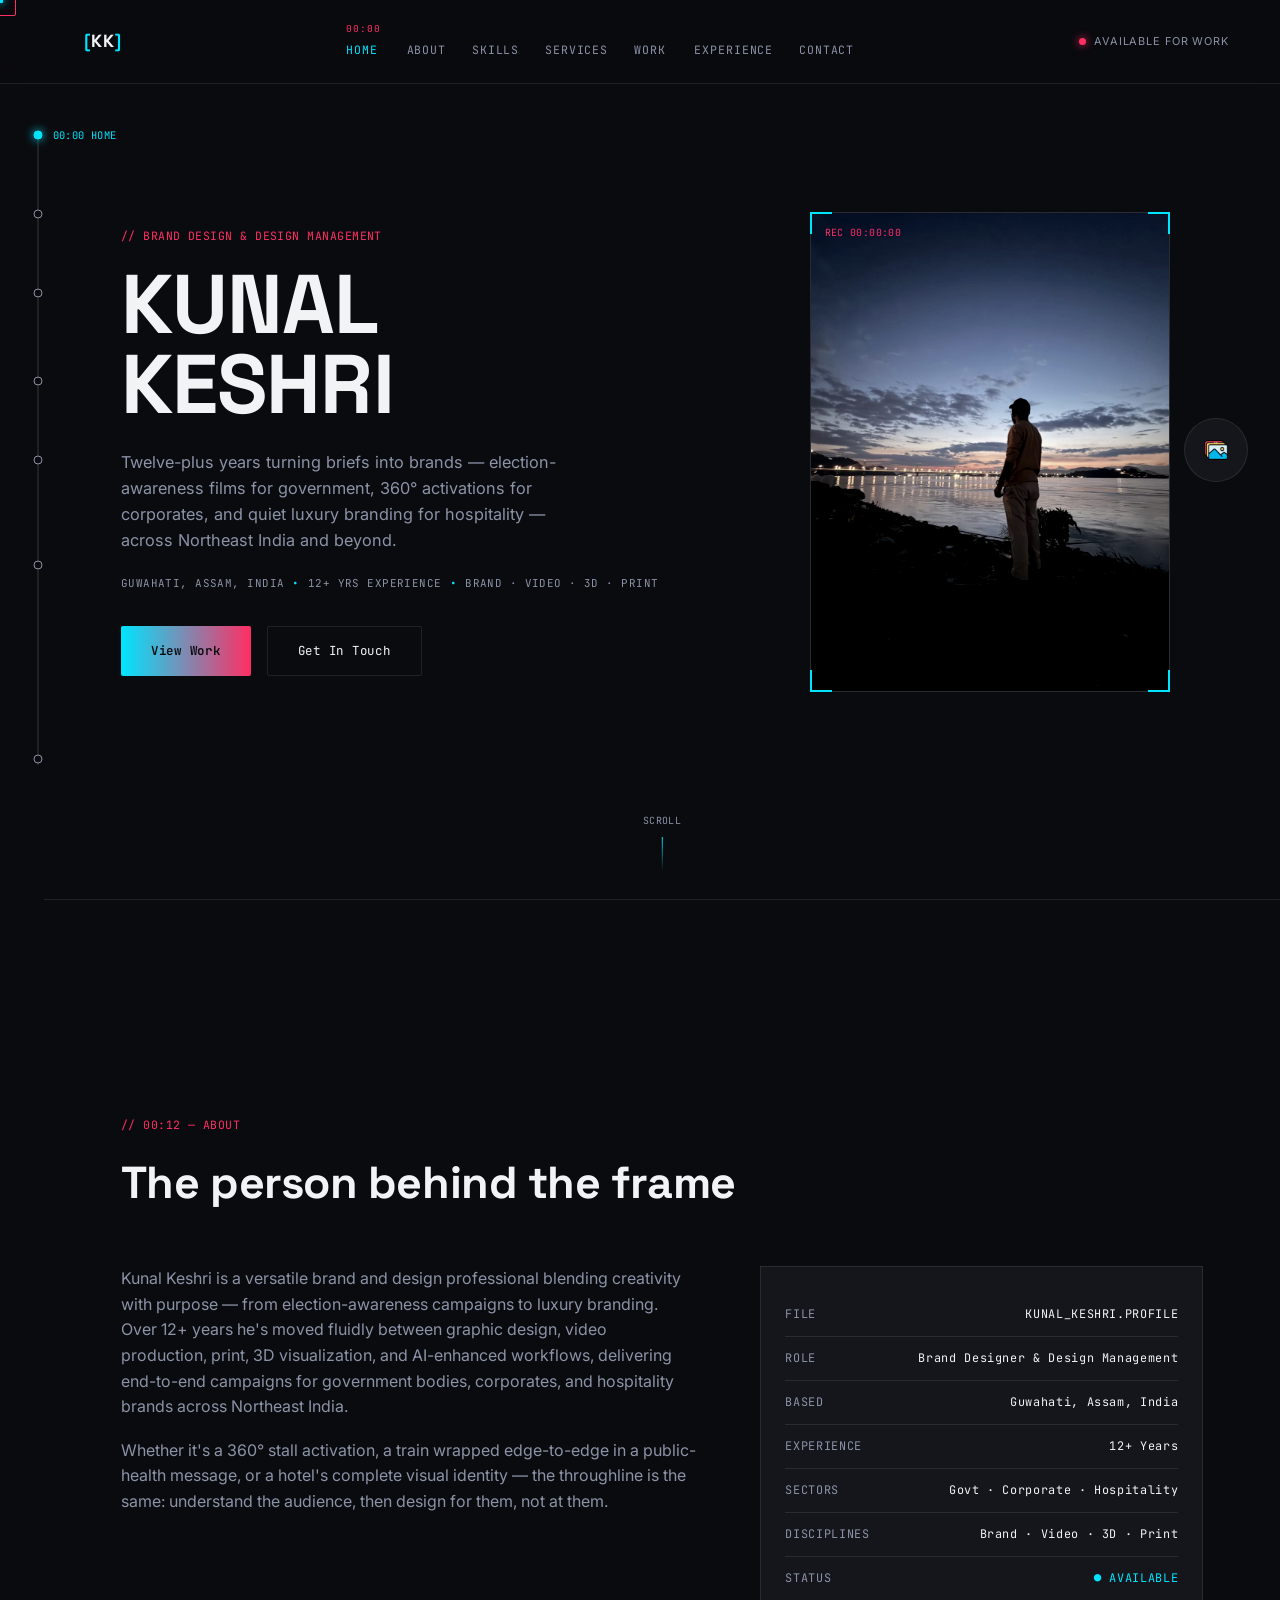
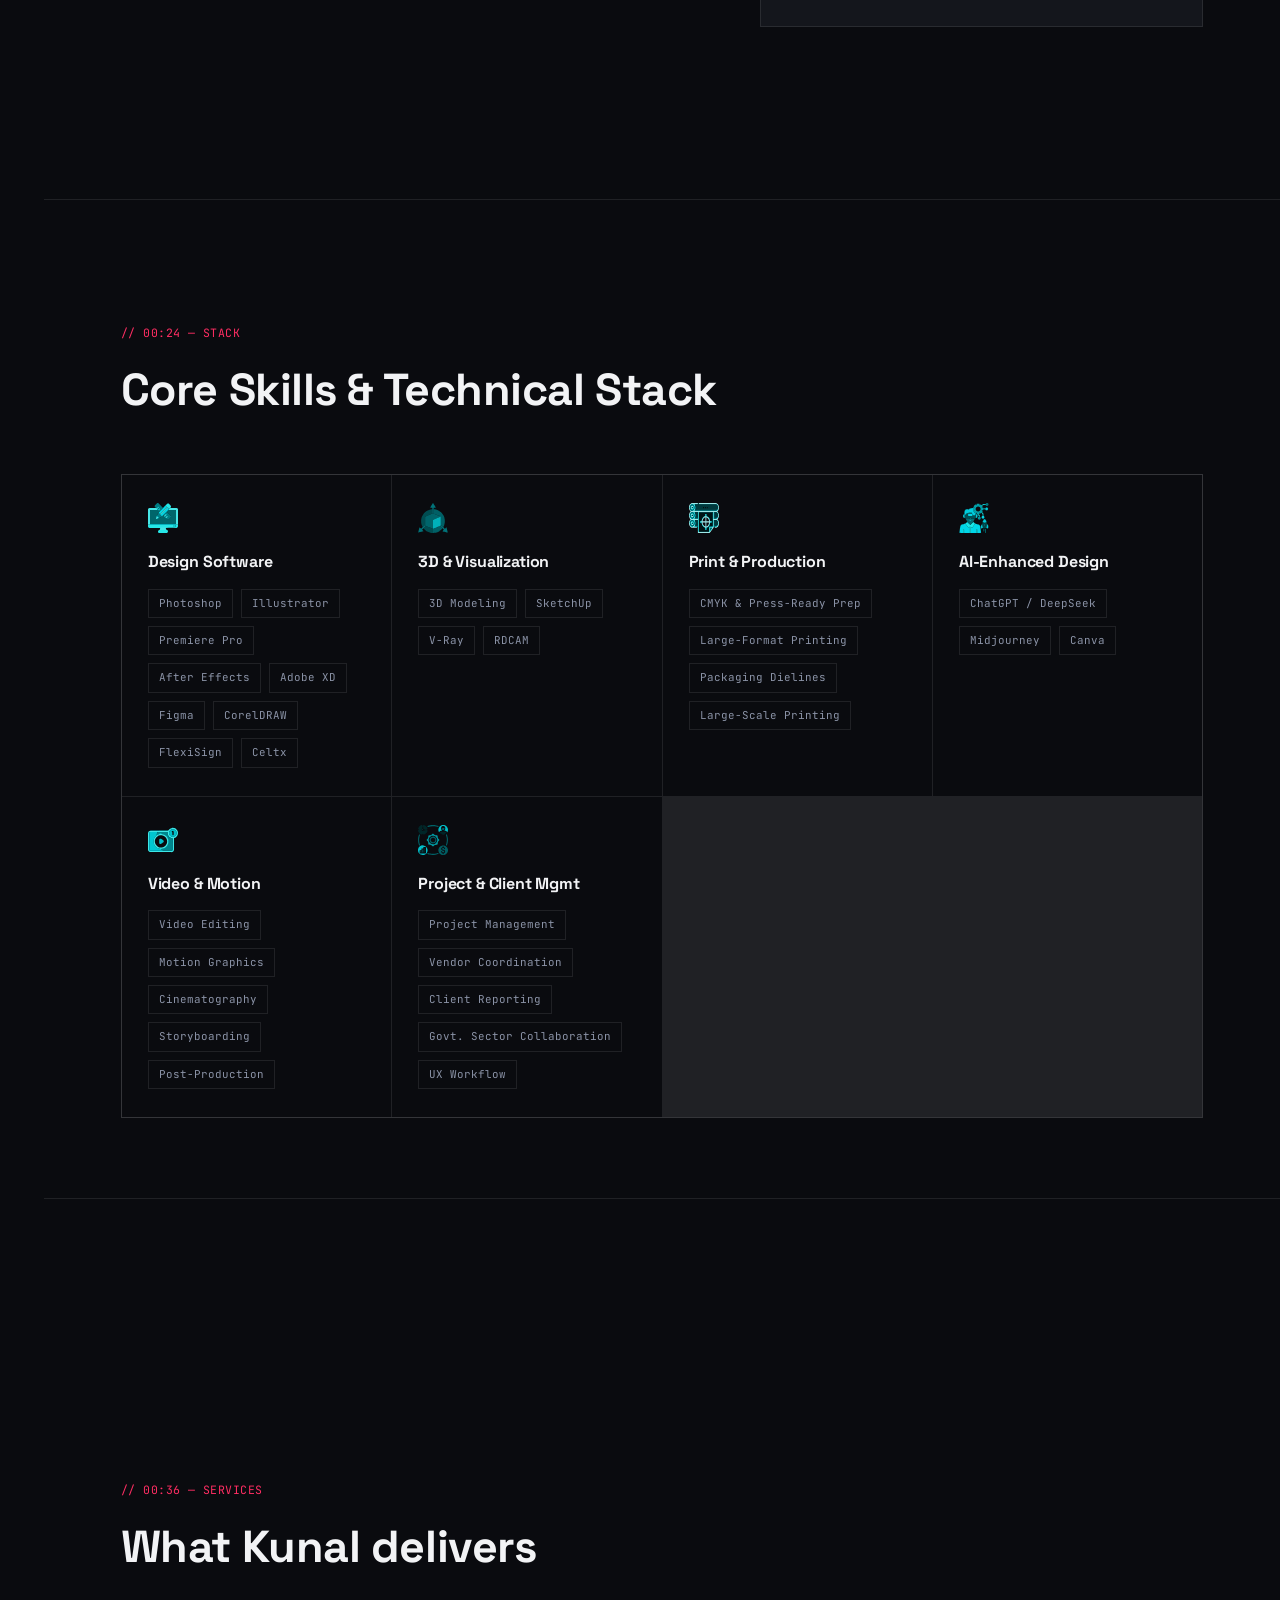
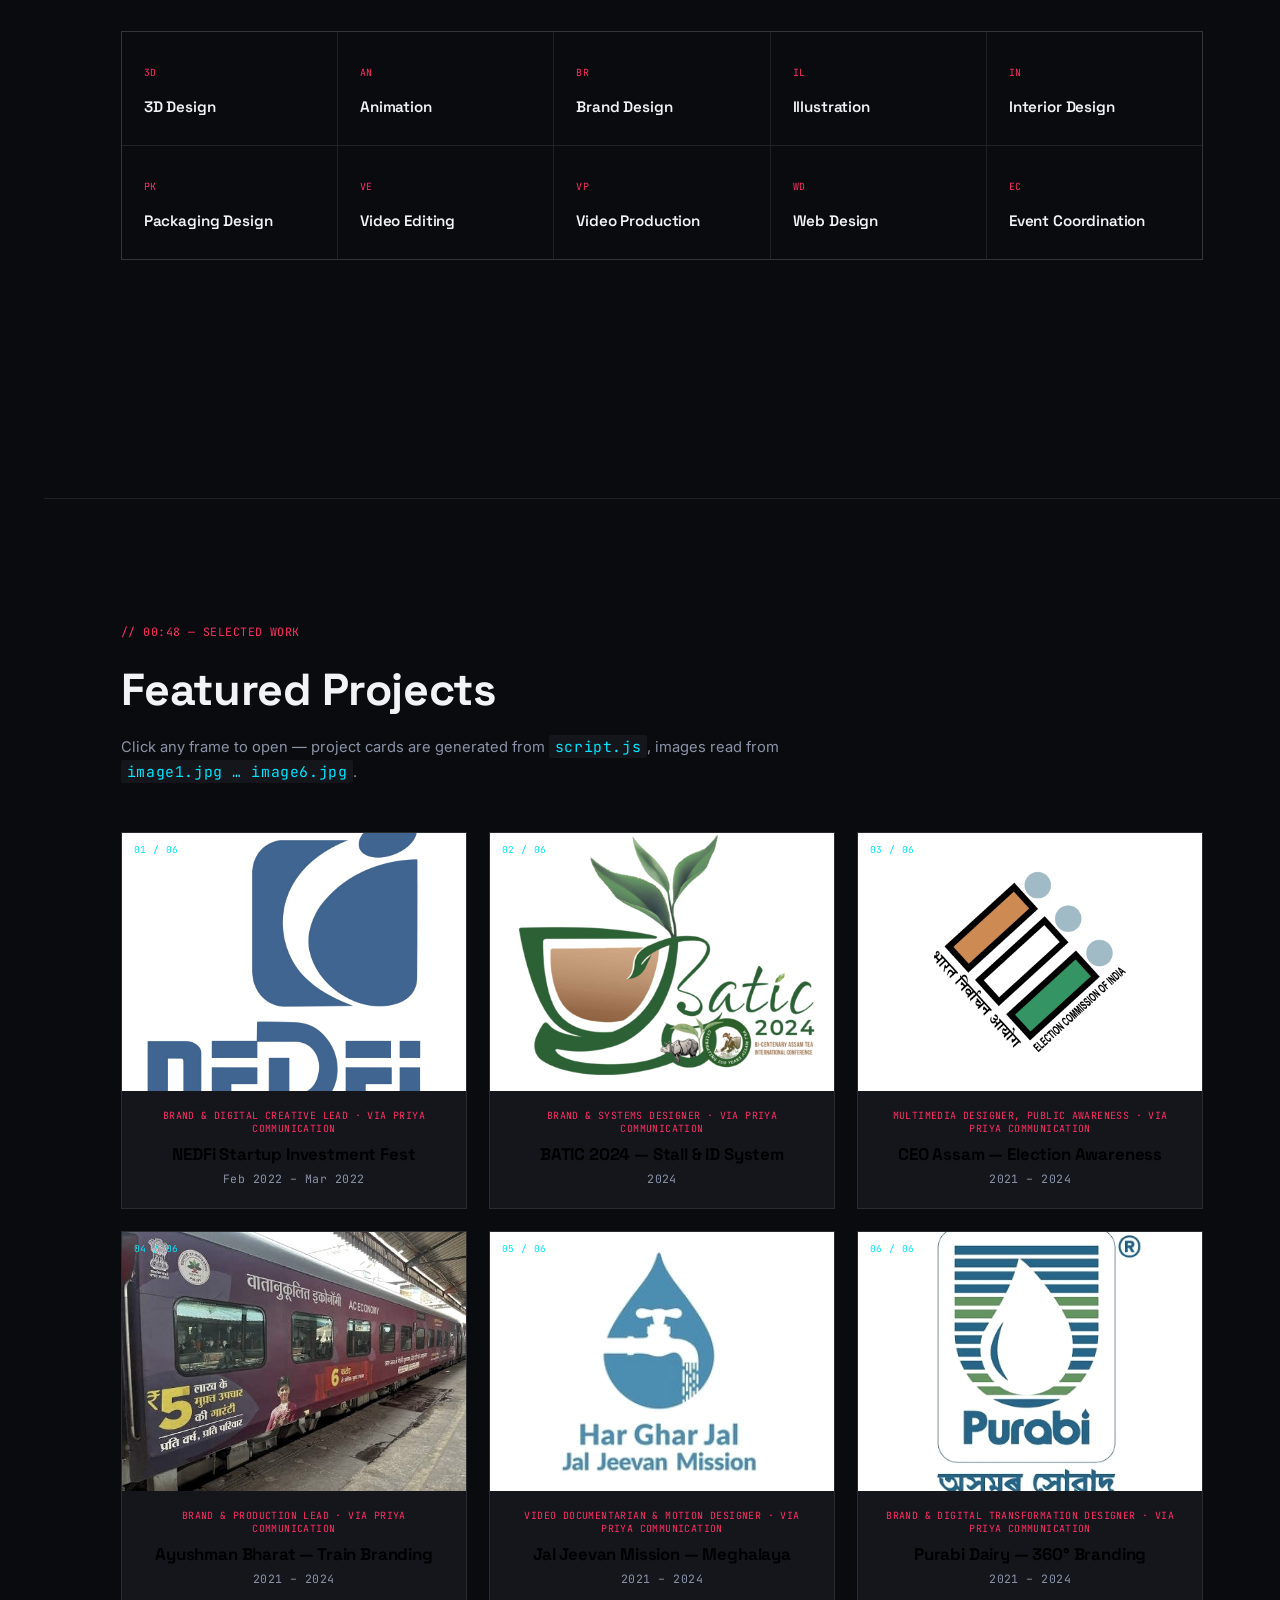
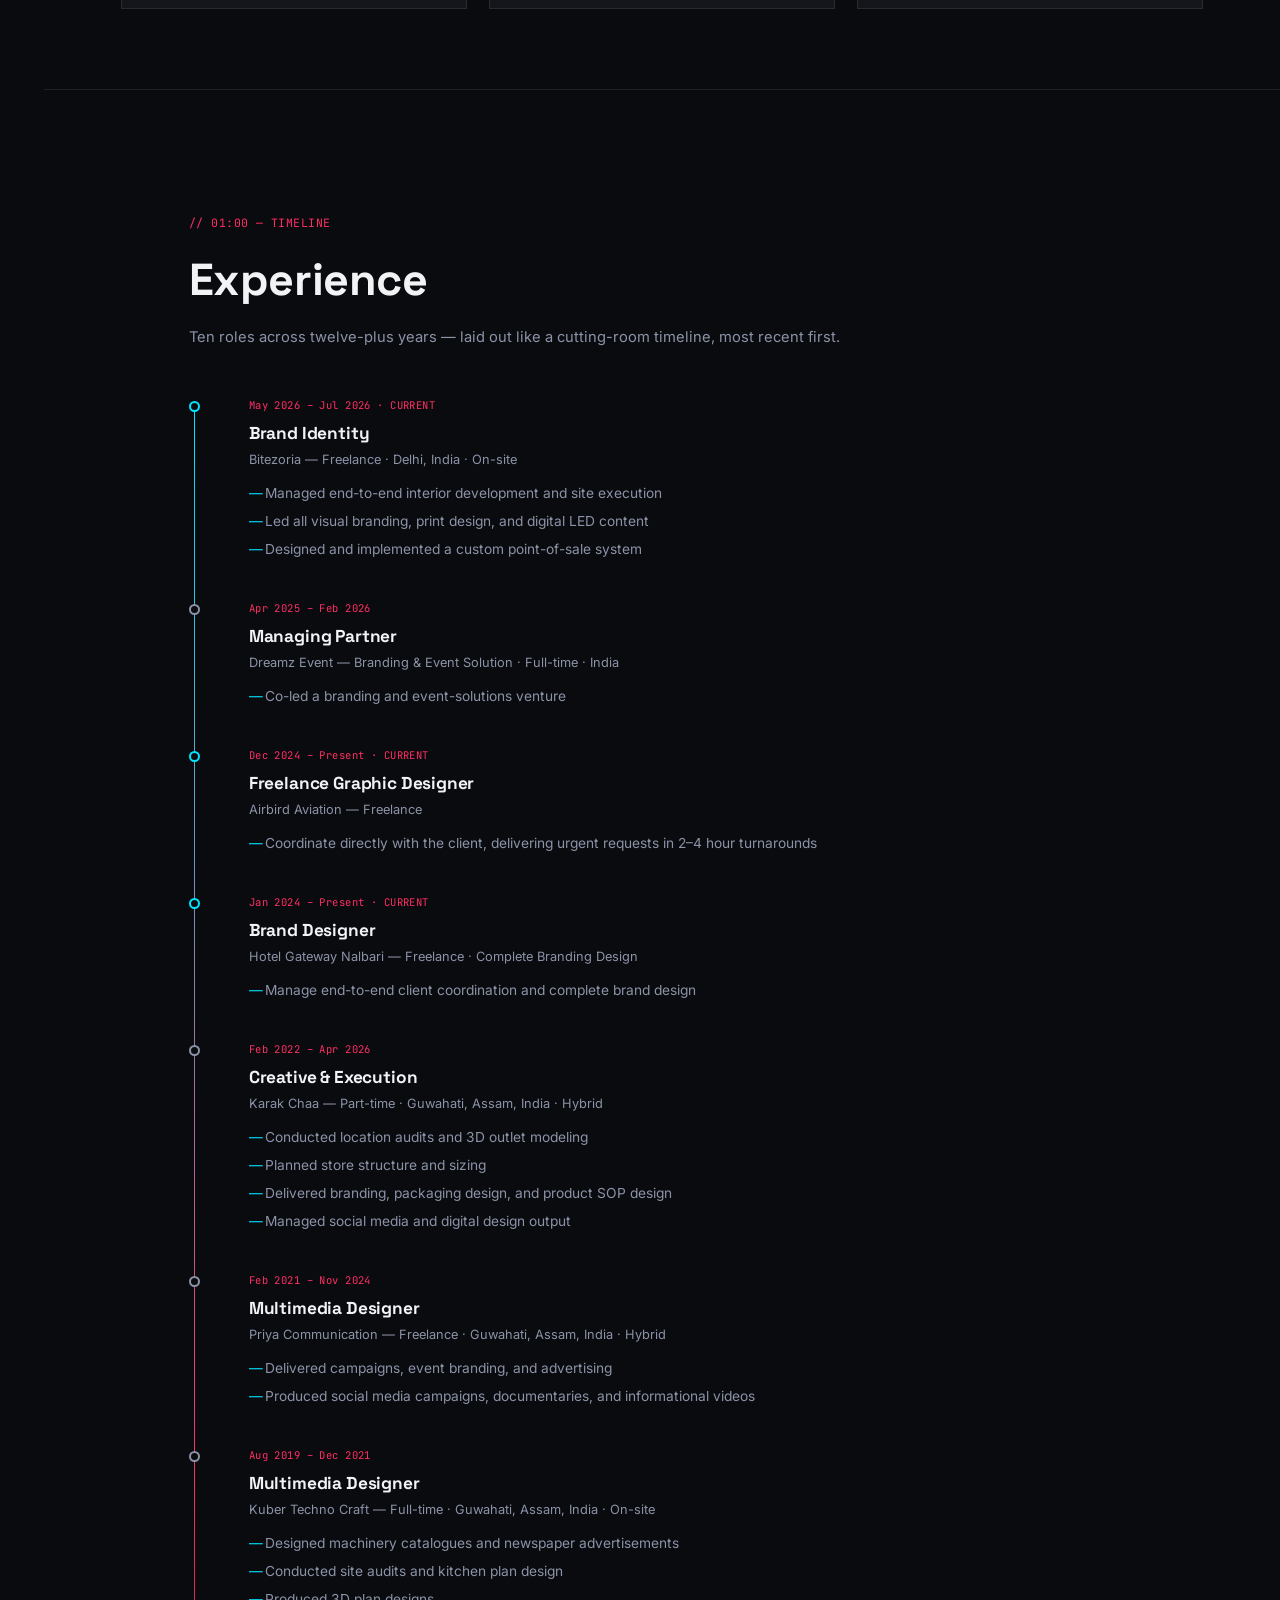
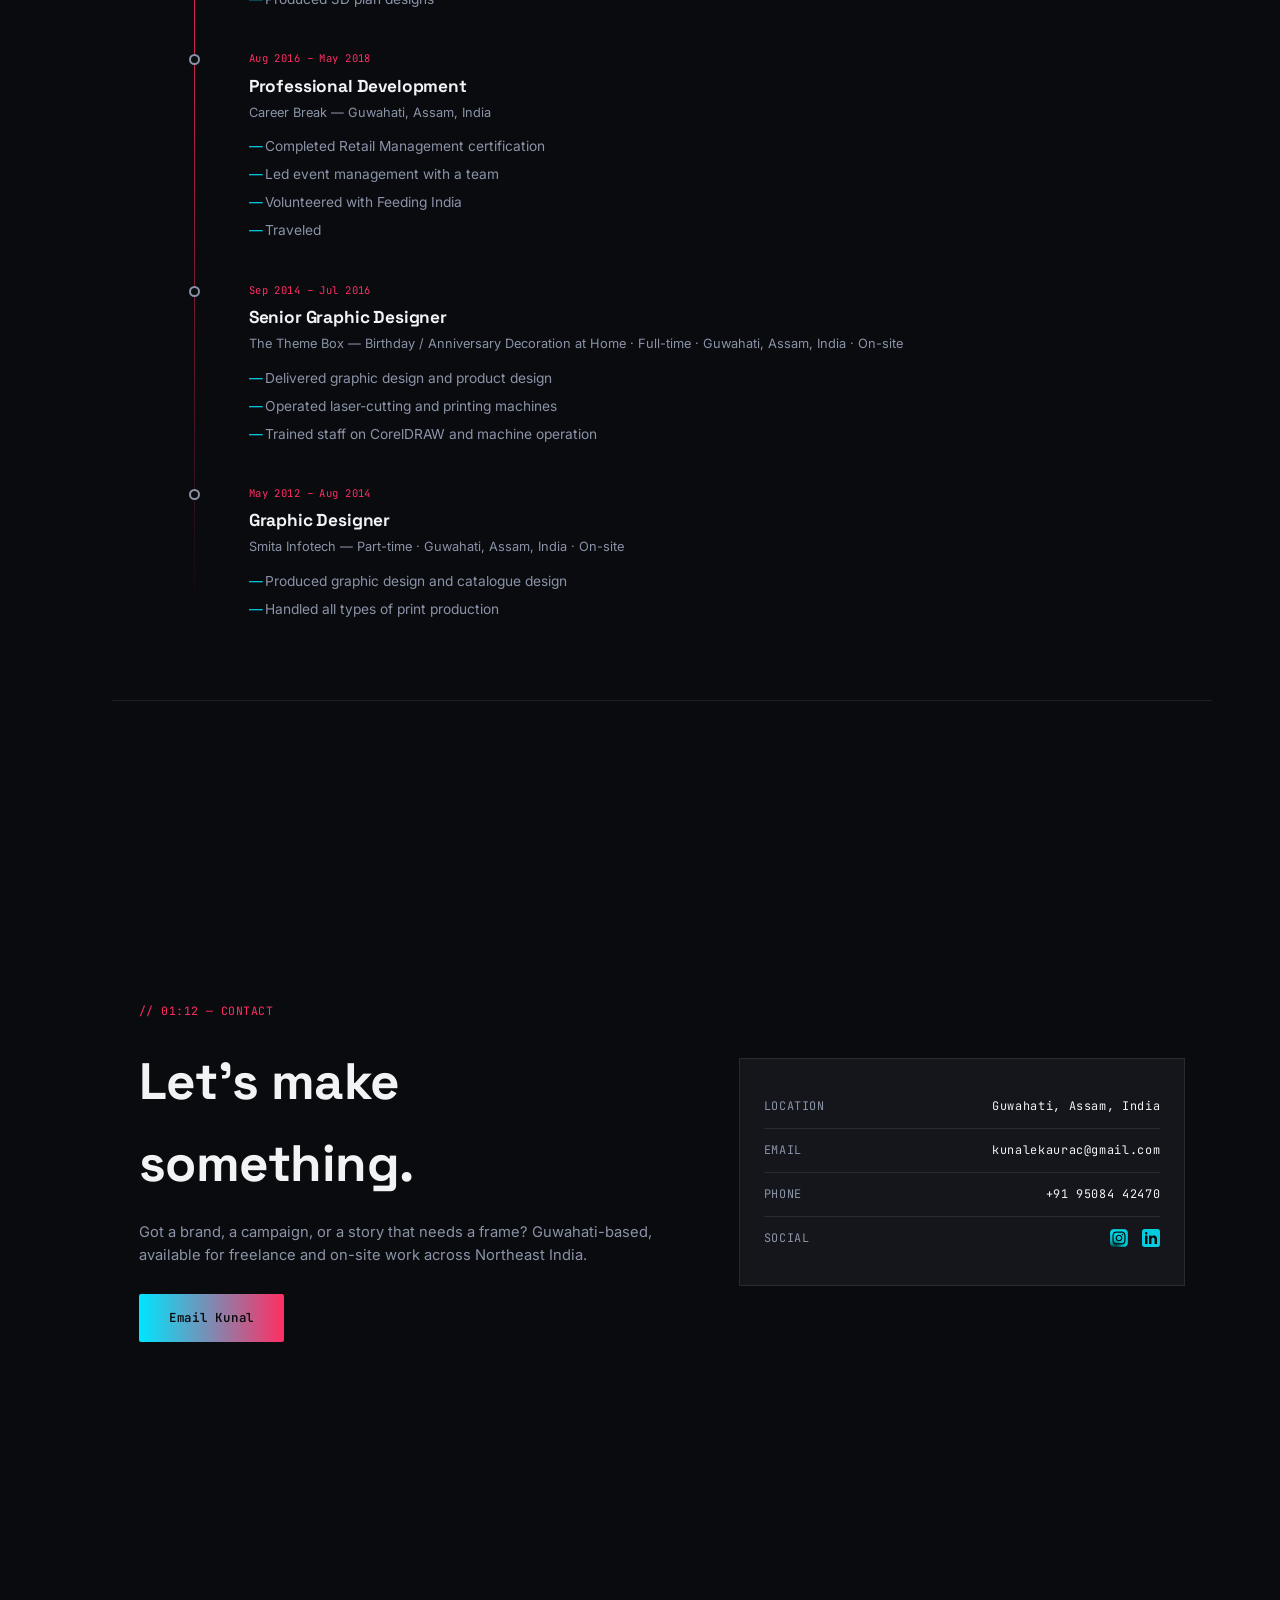
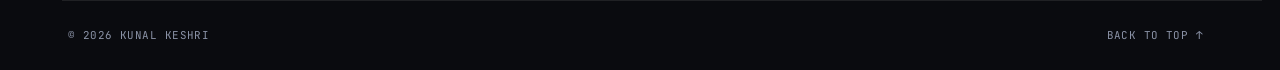
==== commit 40fd7572: "Update index.html" ====
--- a/index.html
+++ b/index.html
@@ -97,7 +97,7 @@
           <span class="corner br"></span>
           <span class="viewfinder-tc mono">REC 00:00:00</span>
           <!-- Top profile photo -->
-          <img src="images/image1.jpeg" alt="Kunal Keshri" class="hero-photo">
+          <img src="images/image1.jpg" alt="Kunal Keshri" class="hero-photo">
         </div>
       </div>
    </div>
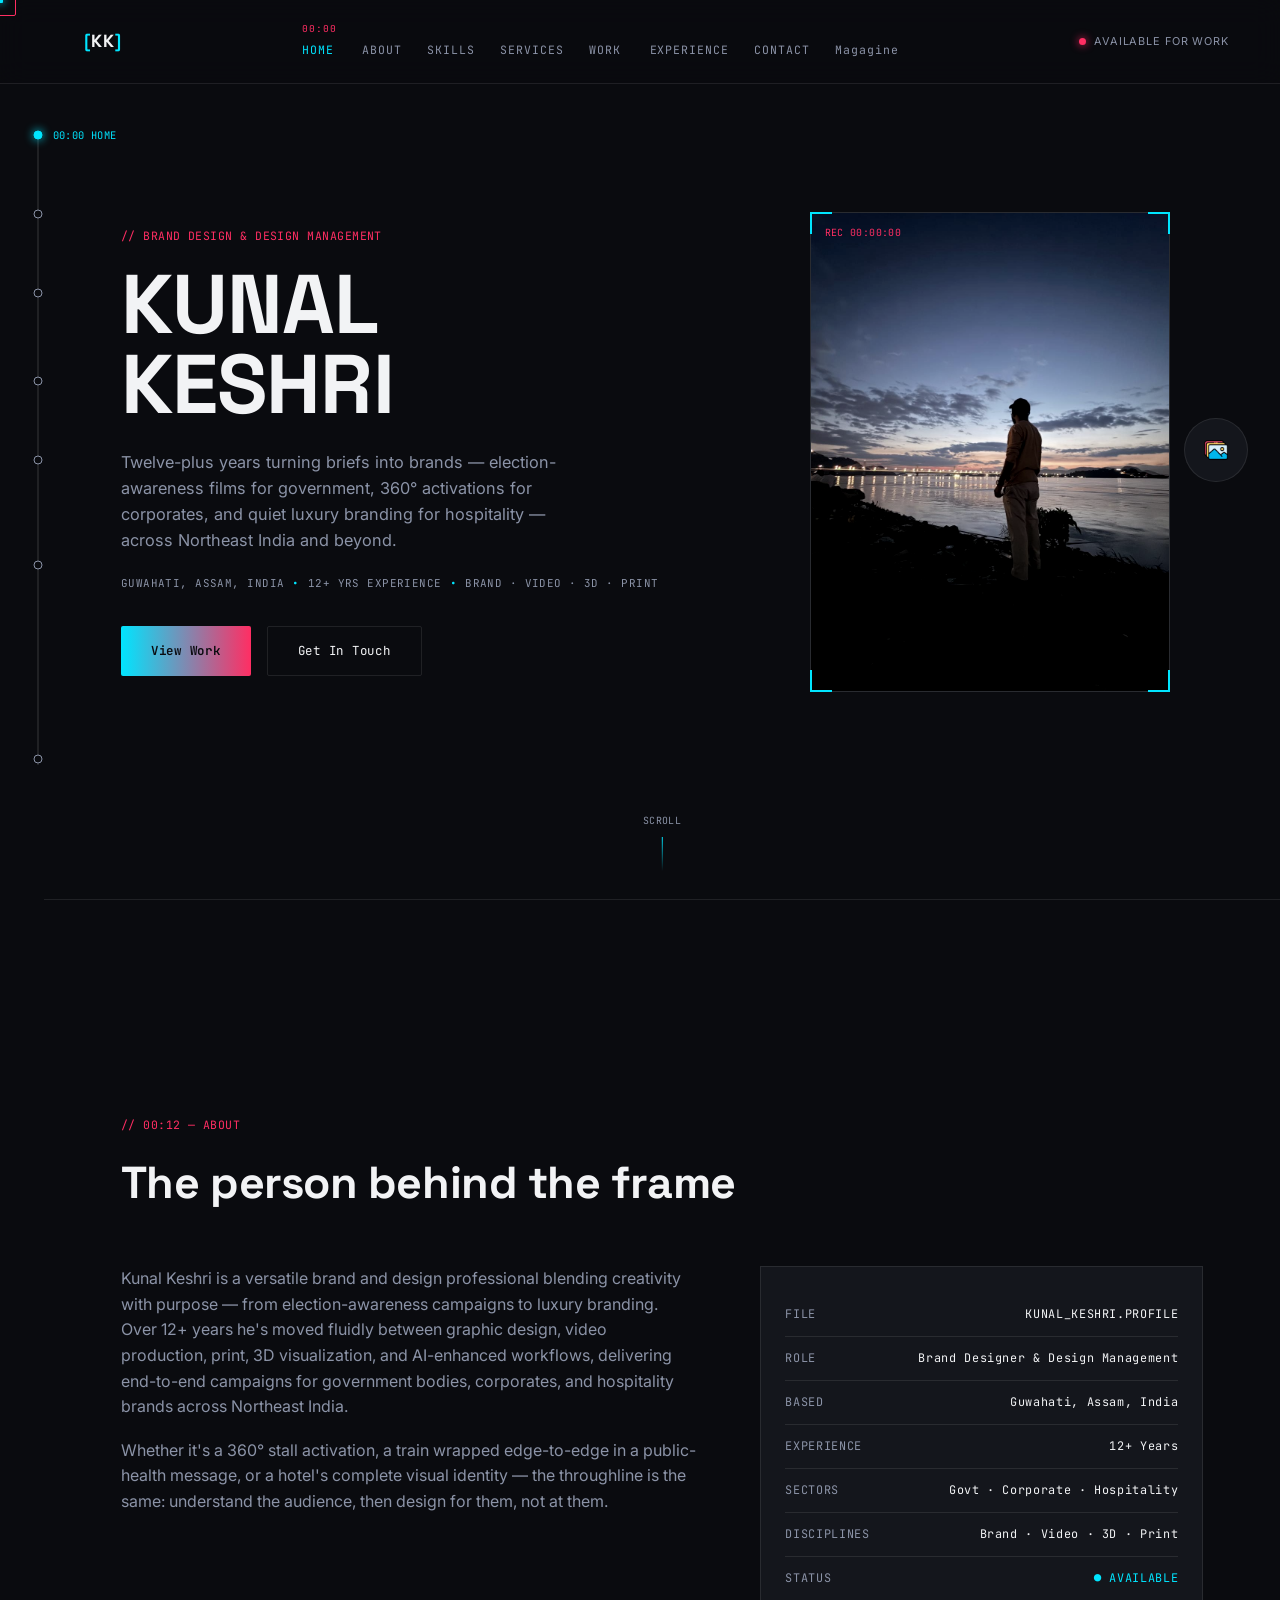
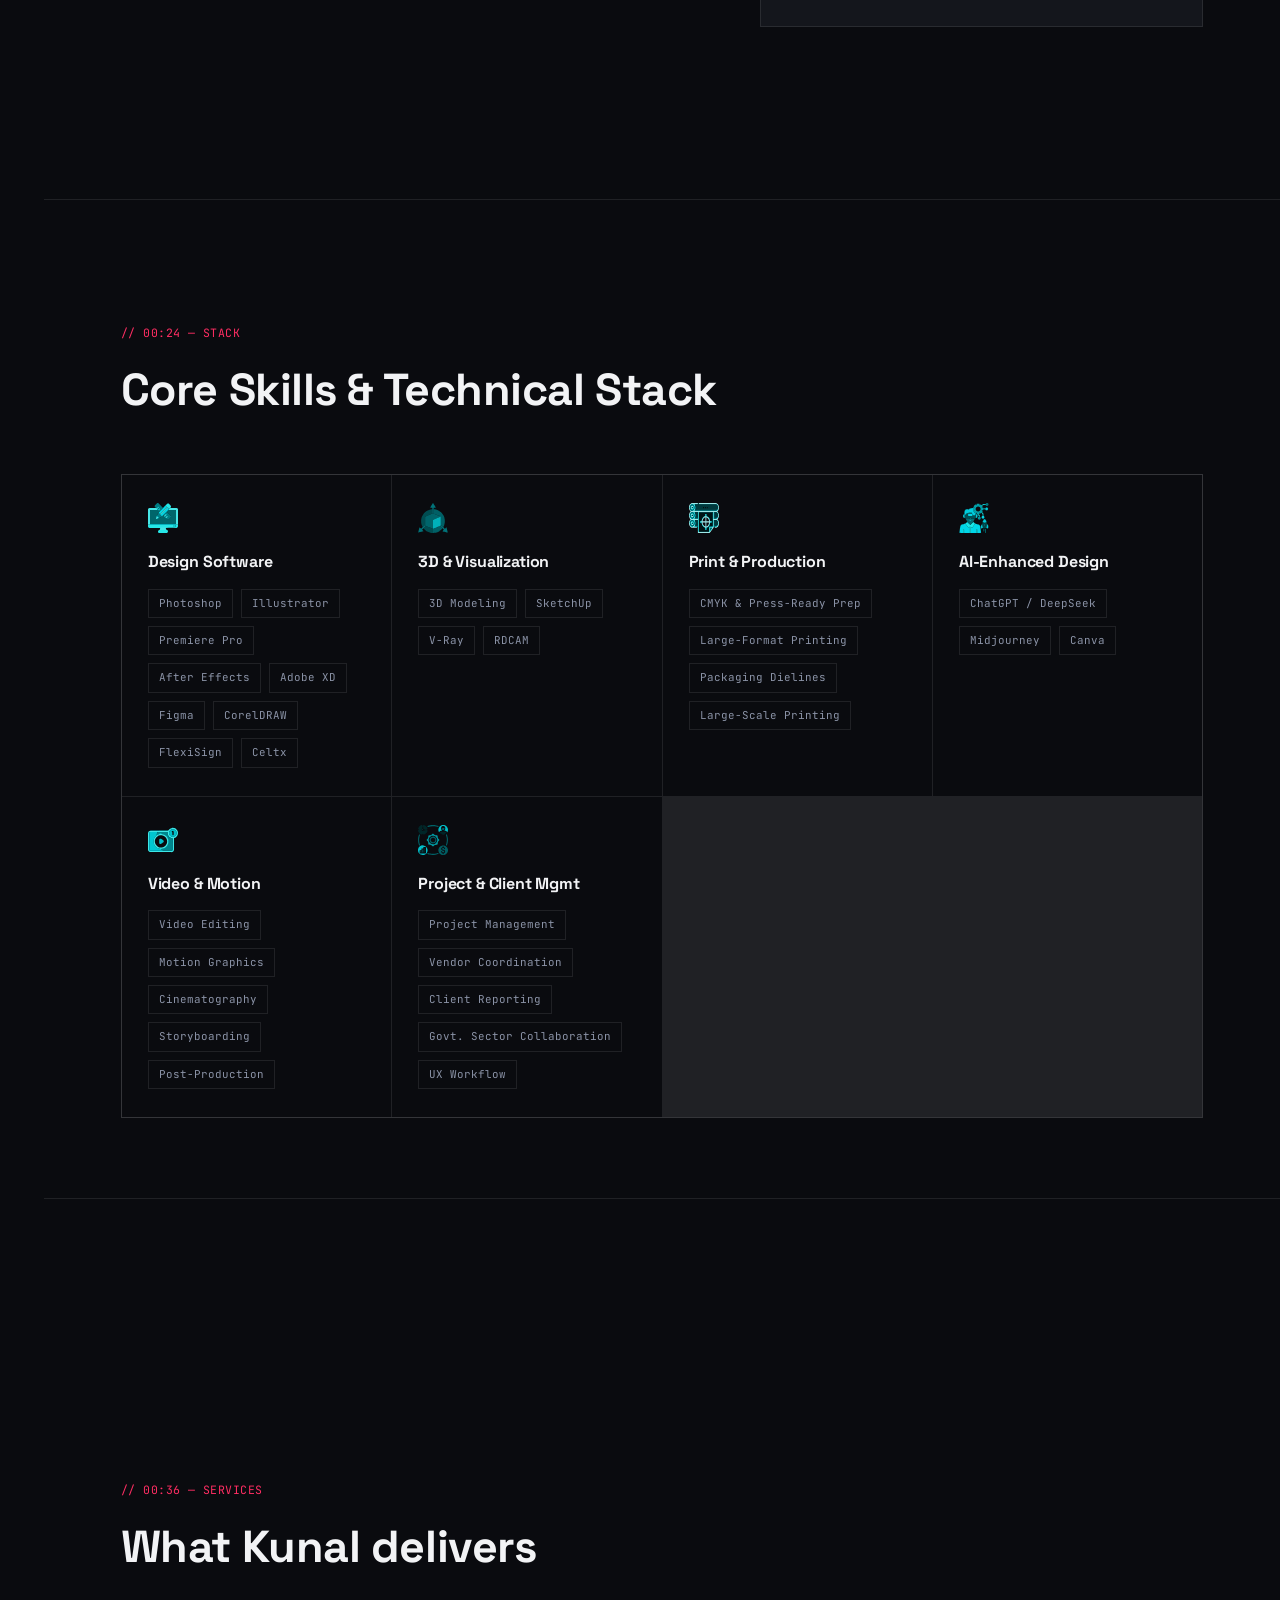
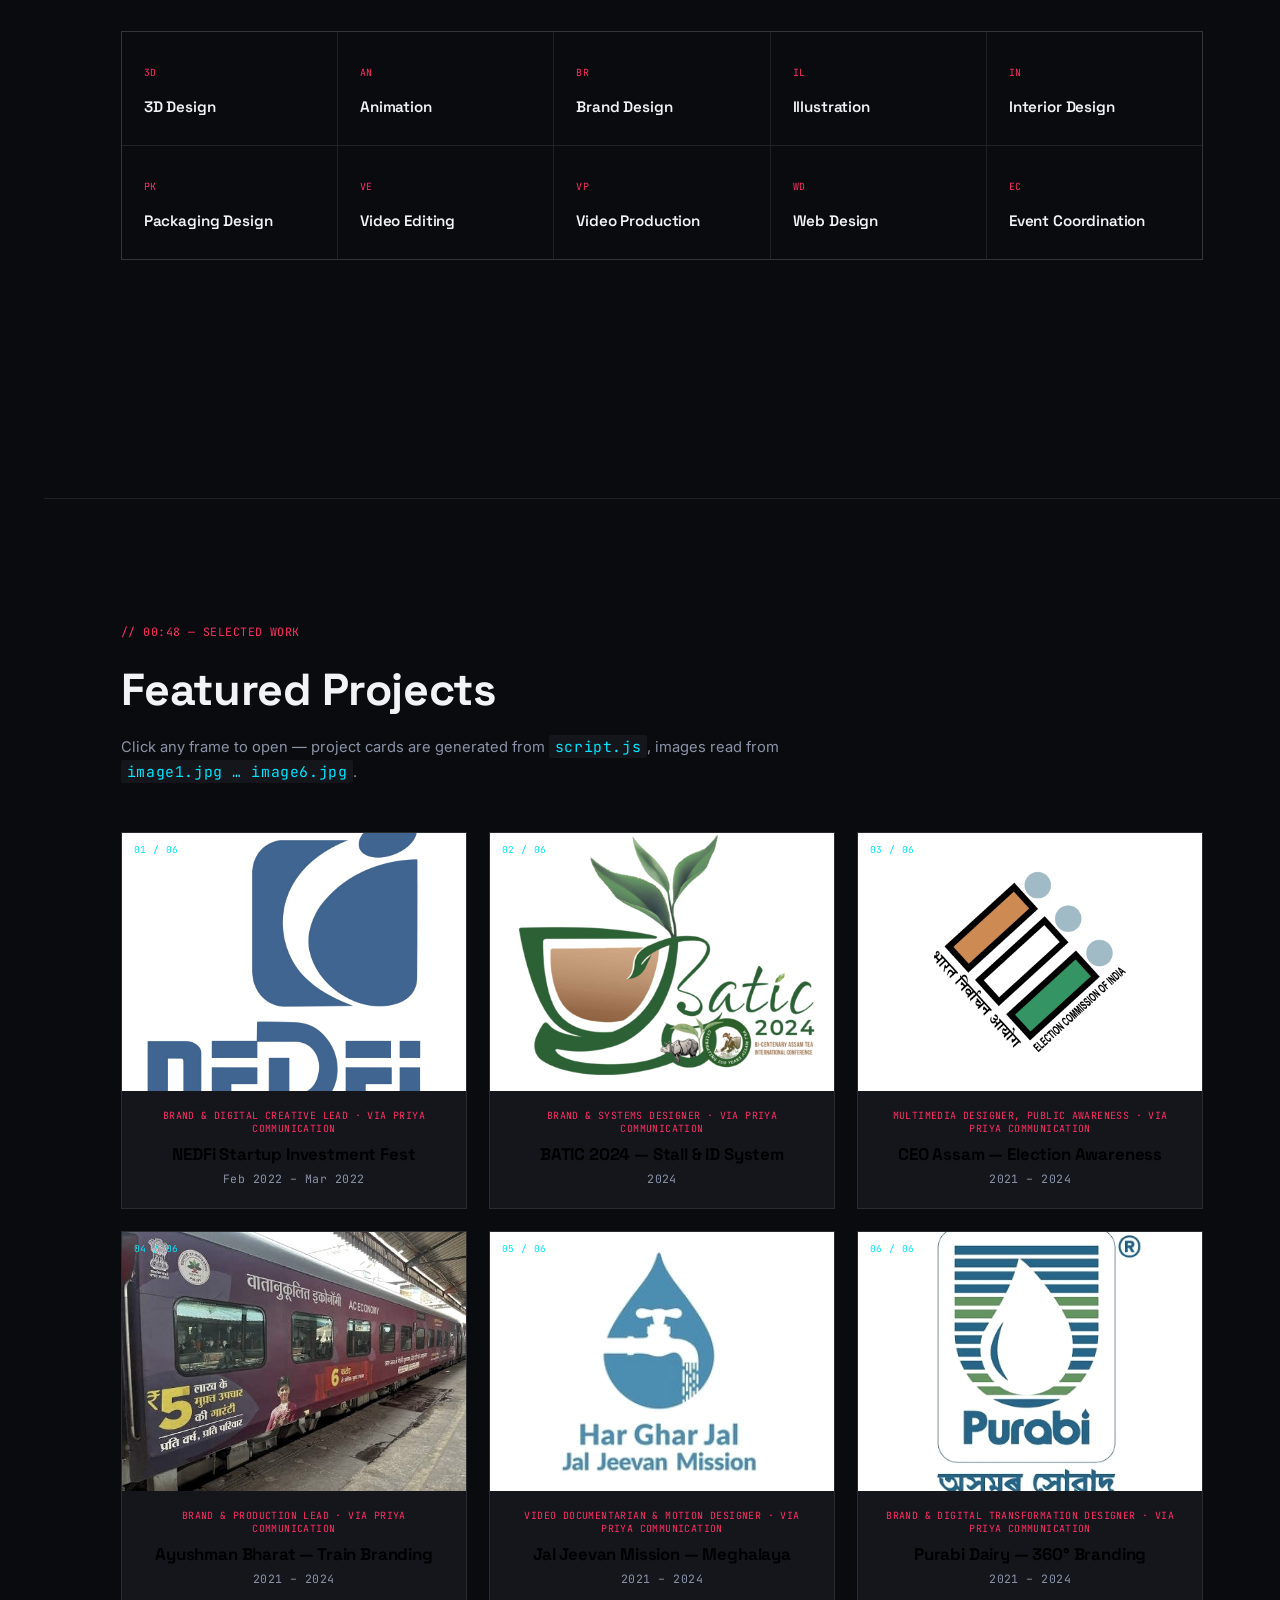
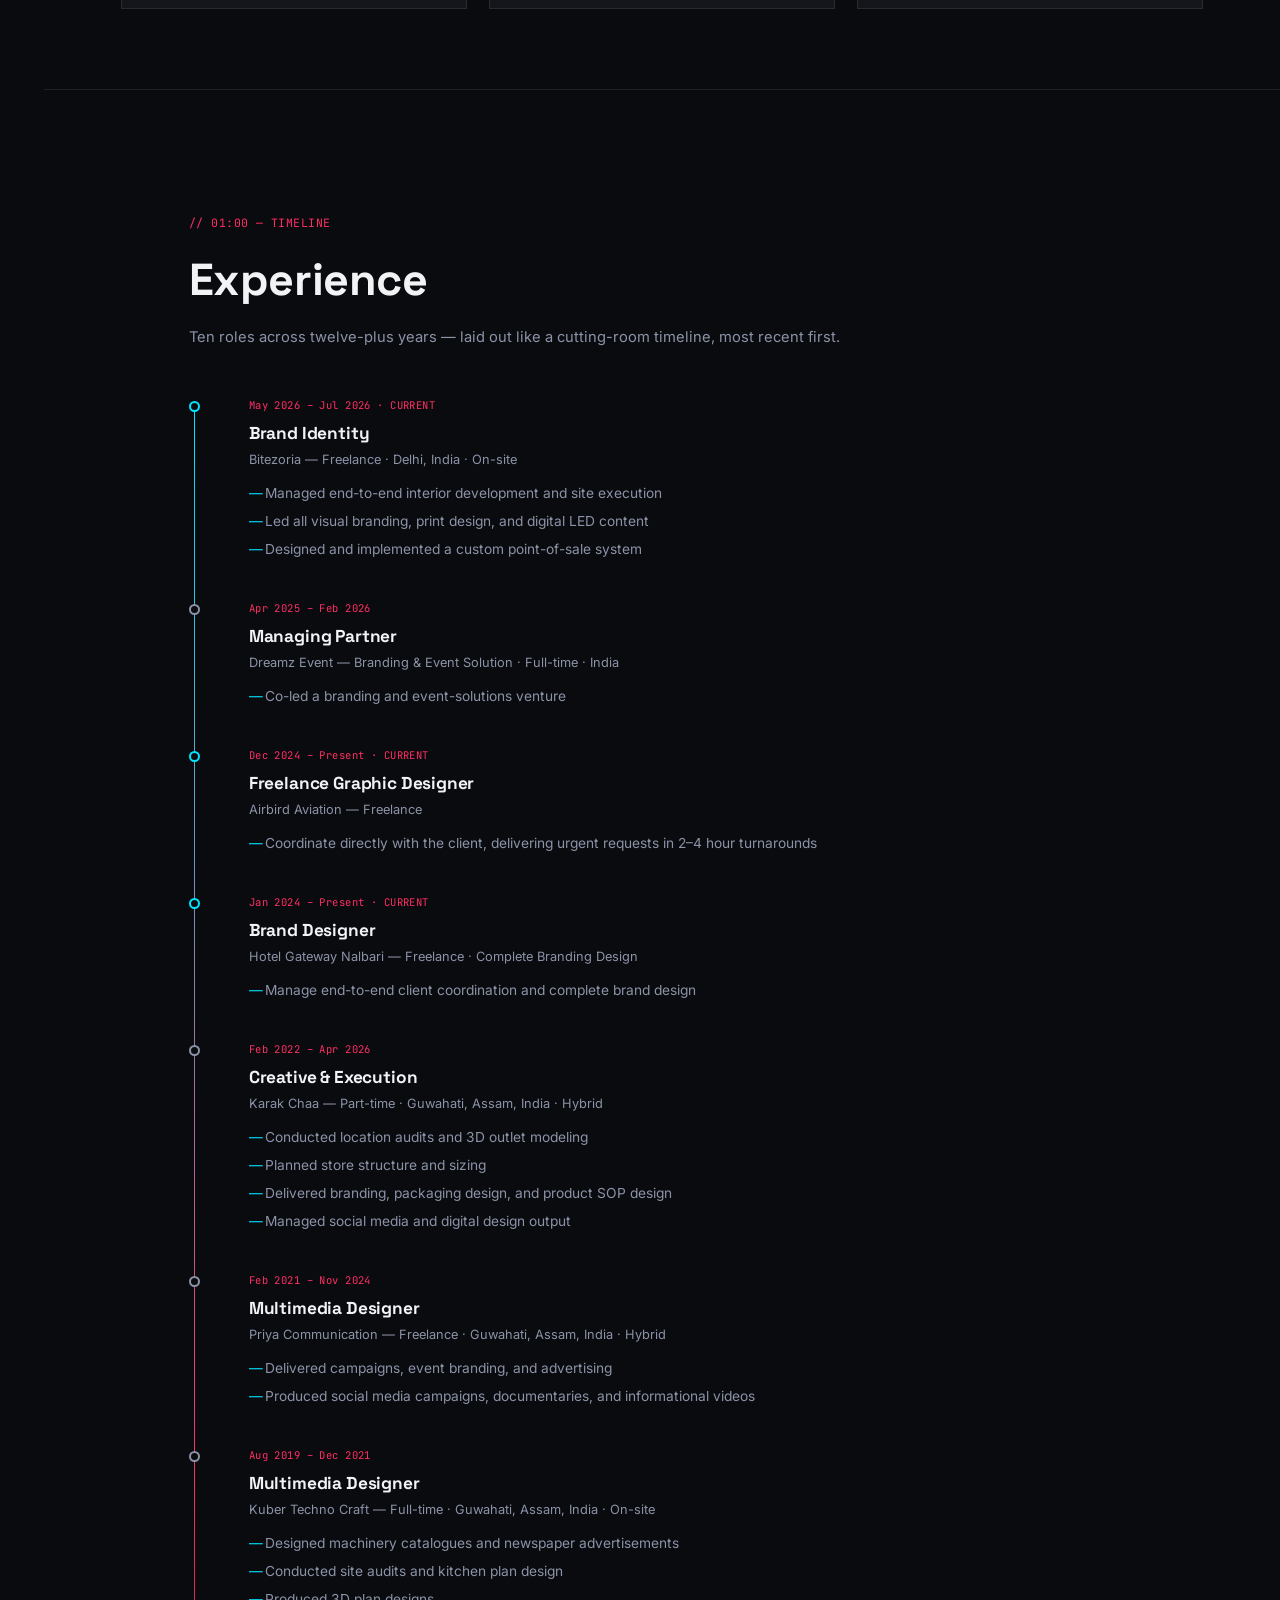
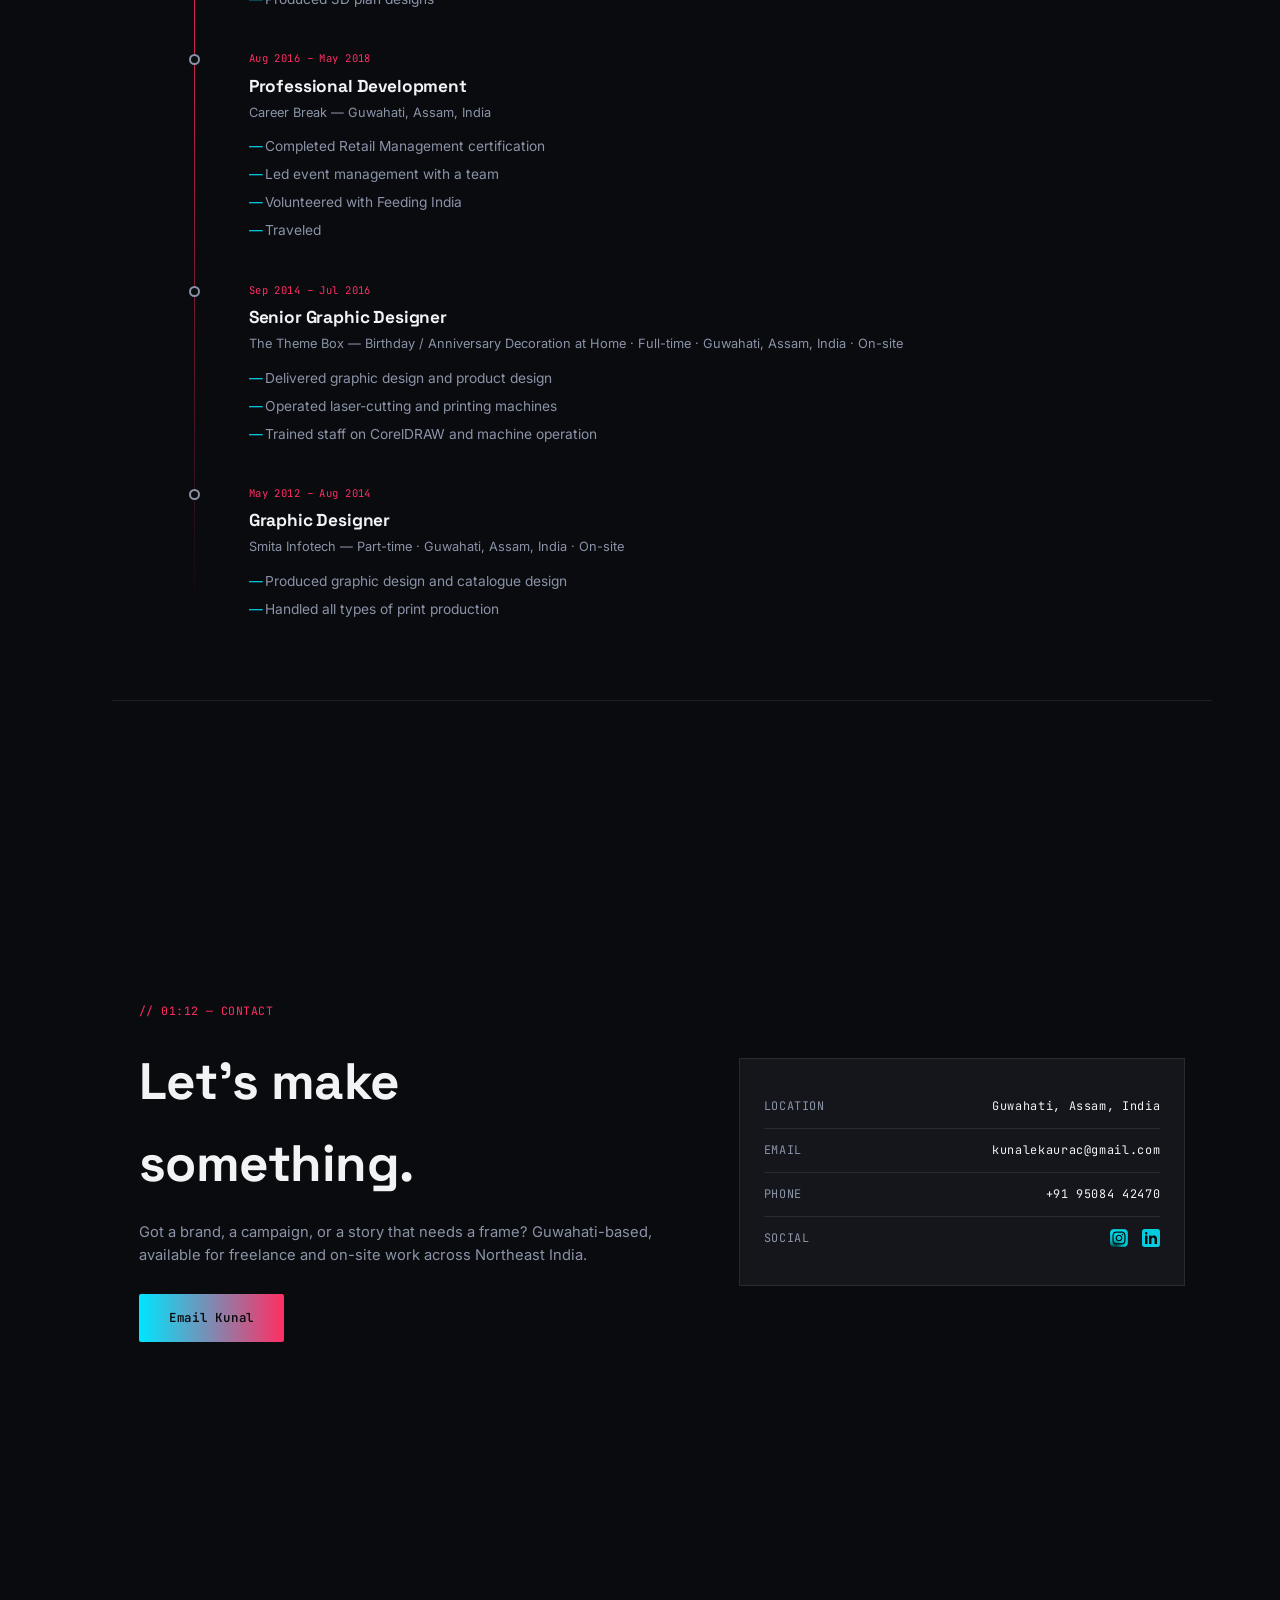
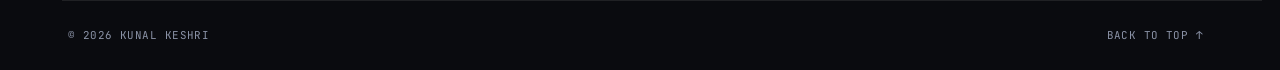
==== commit 6fab183a: "Update index.html" ====
--- a/index.html
+++ b/index.html
@@ -46,6 +46,7 @@
     <li><a href="#work" data-tc="00:48" class="nav-link">WORK</a></li>
     <li><a href="#experience" data-tc="01:00" class="nav-link">EXPERIENCE</a></li>
     <li><a href="#contact" data-tc="01:12" class="nav-link">CONTACT</a></li>
+      <li><a href="magazine.html" data-tc="01:12" class="nav-link">Magagine</a></li>
   </ul>
 
   <div class="rec-indicator">
